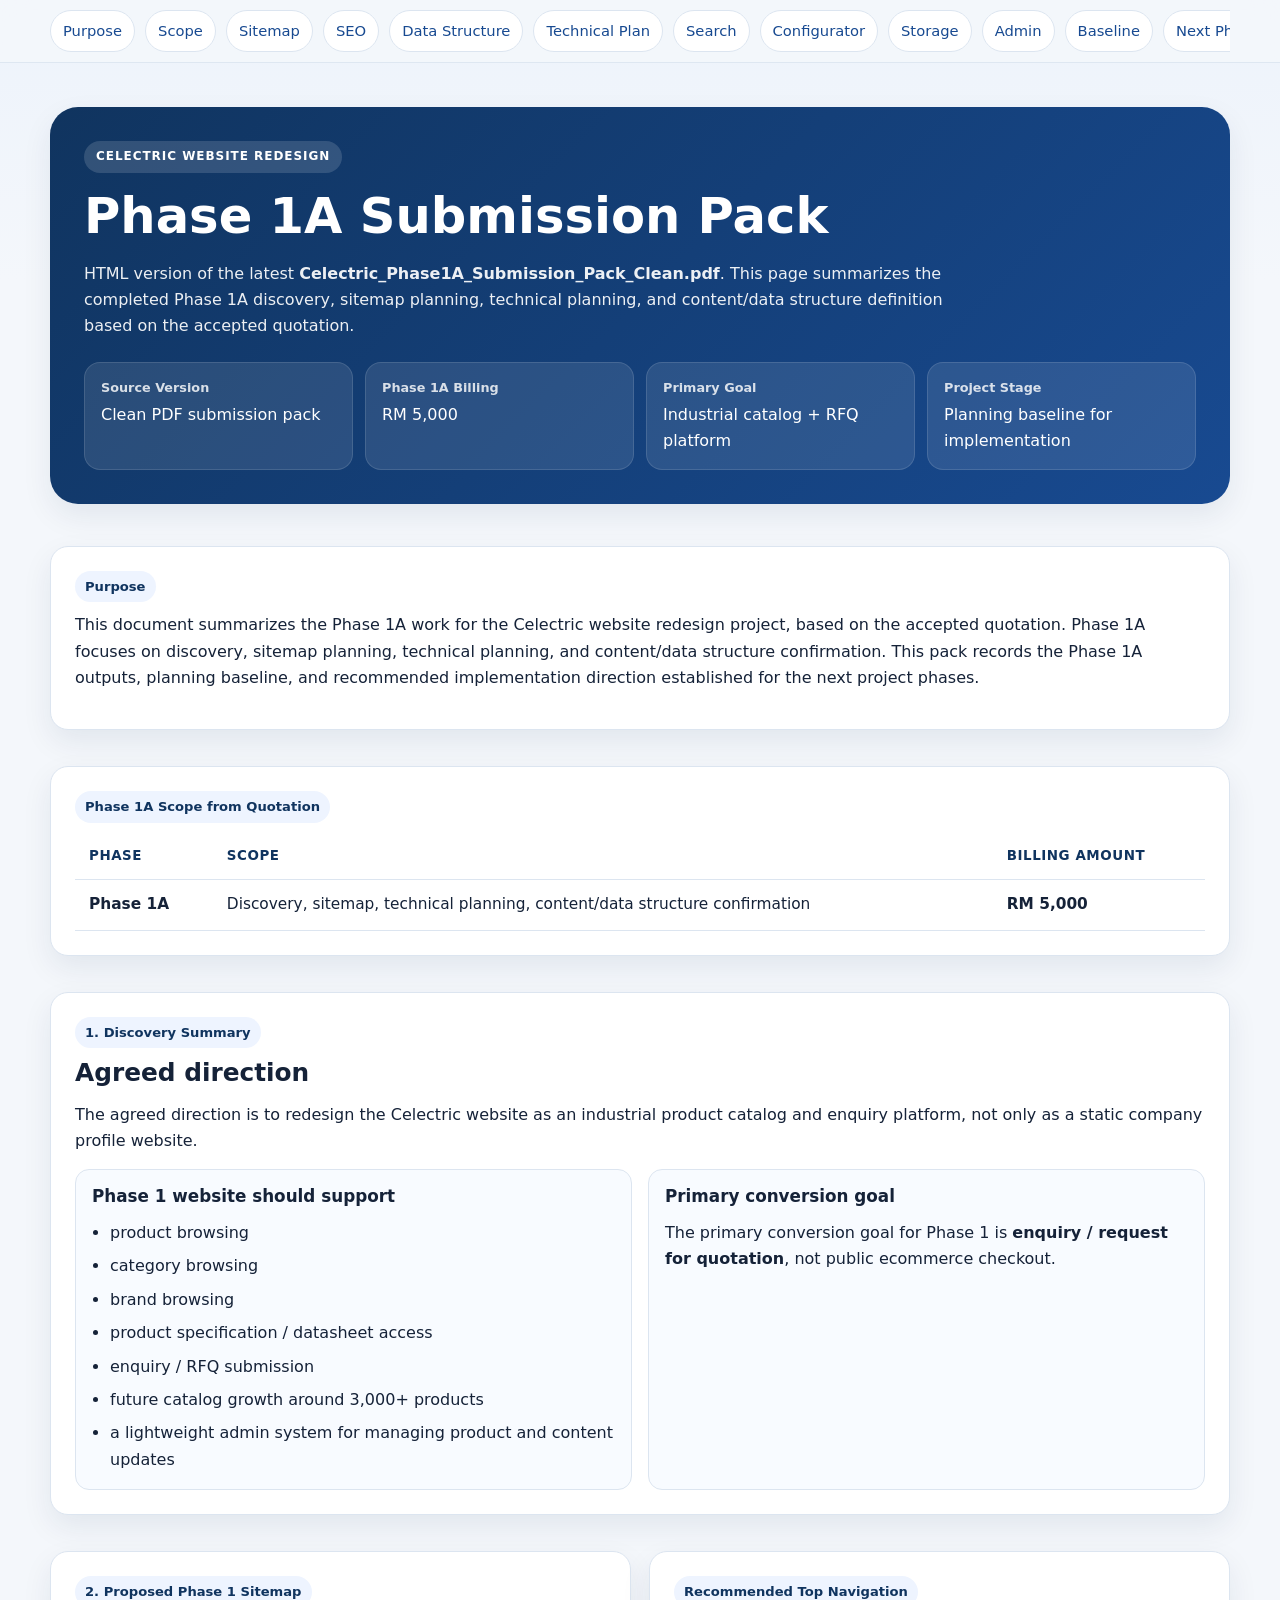
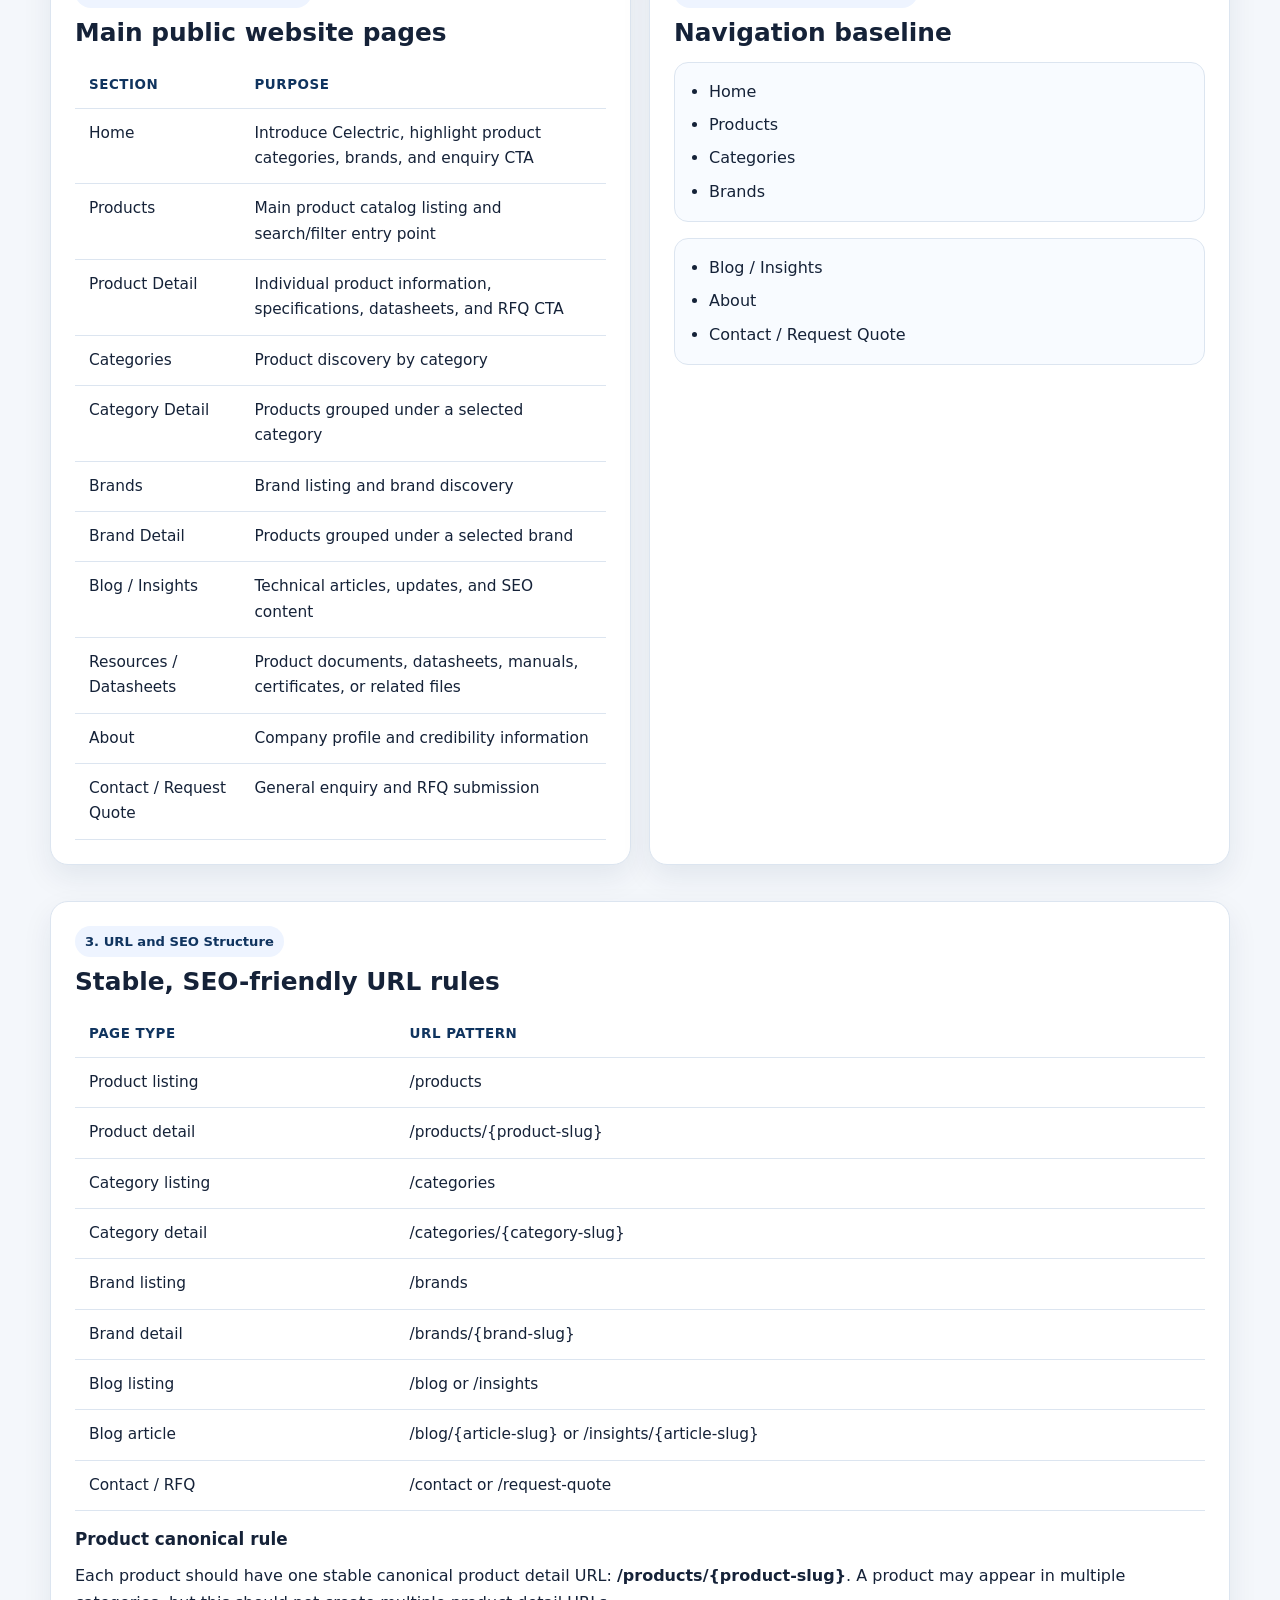
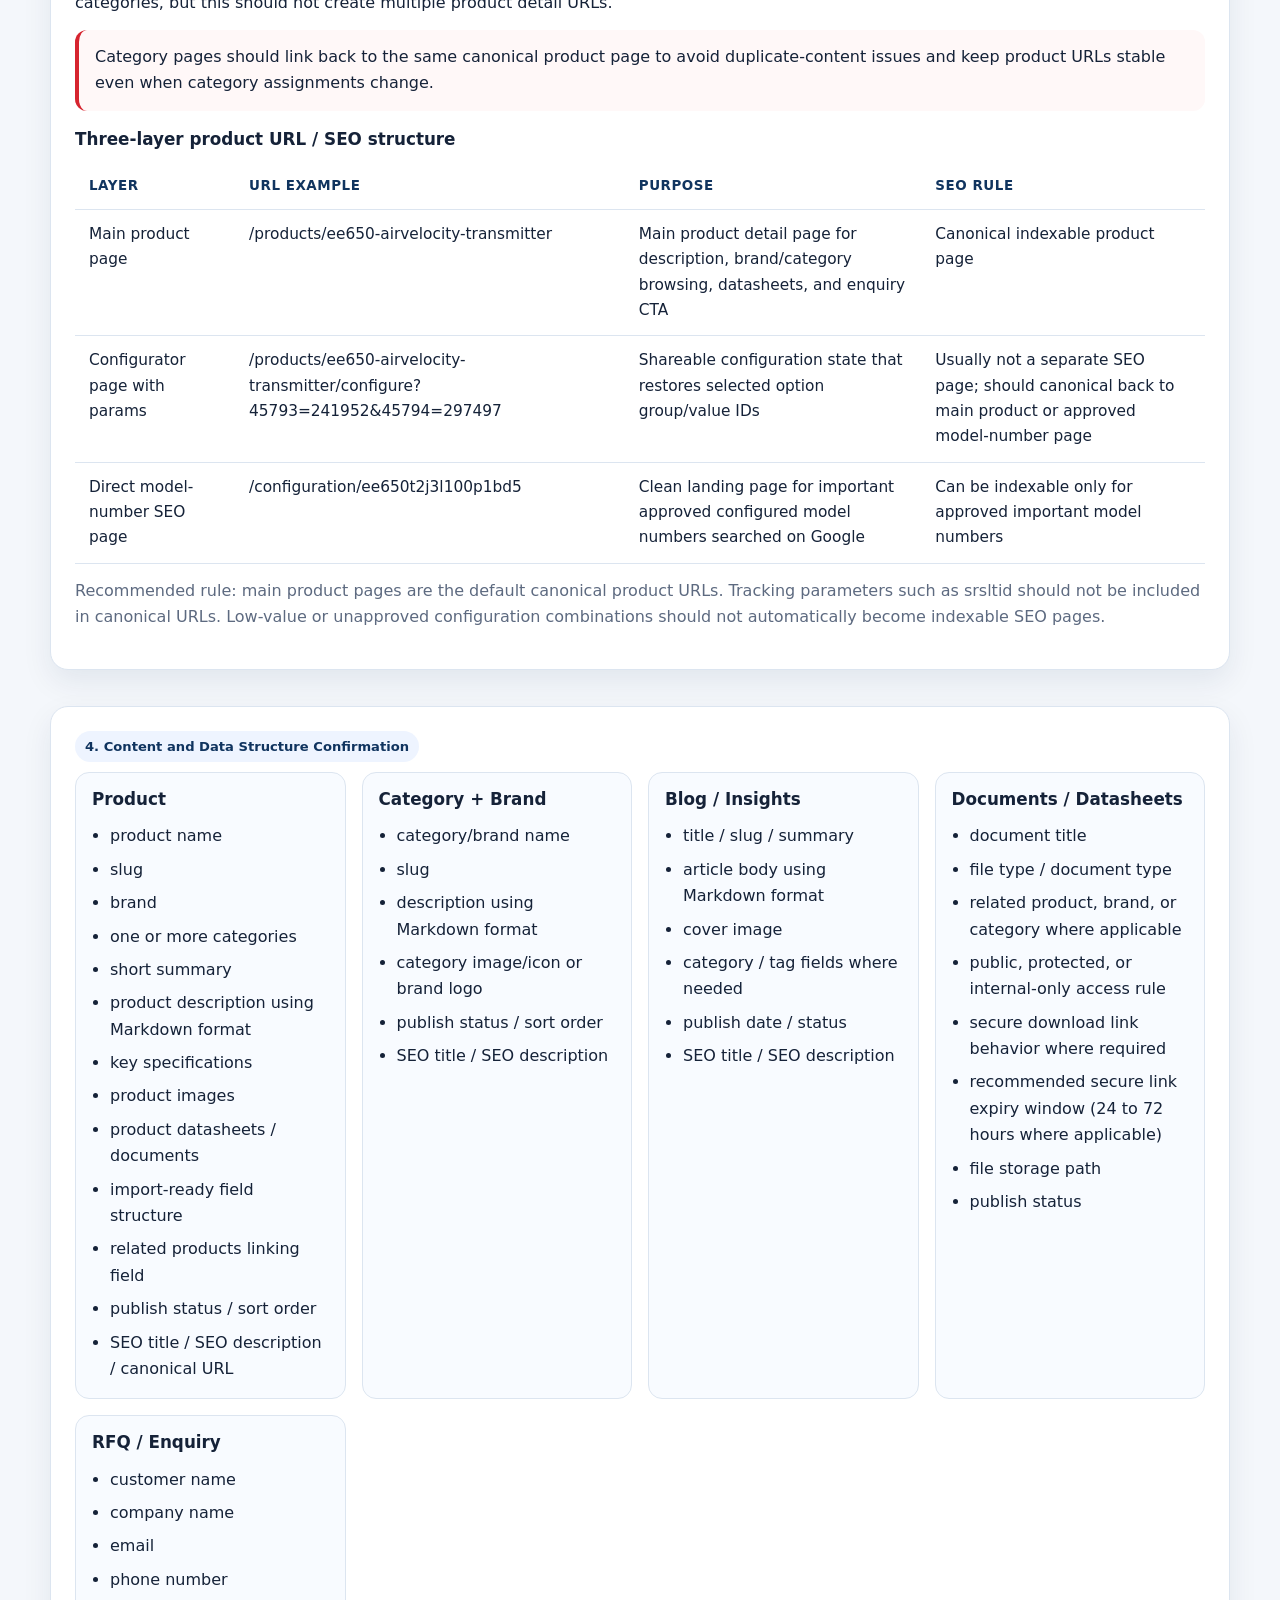
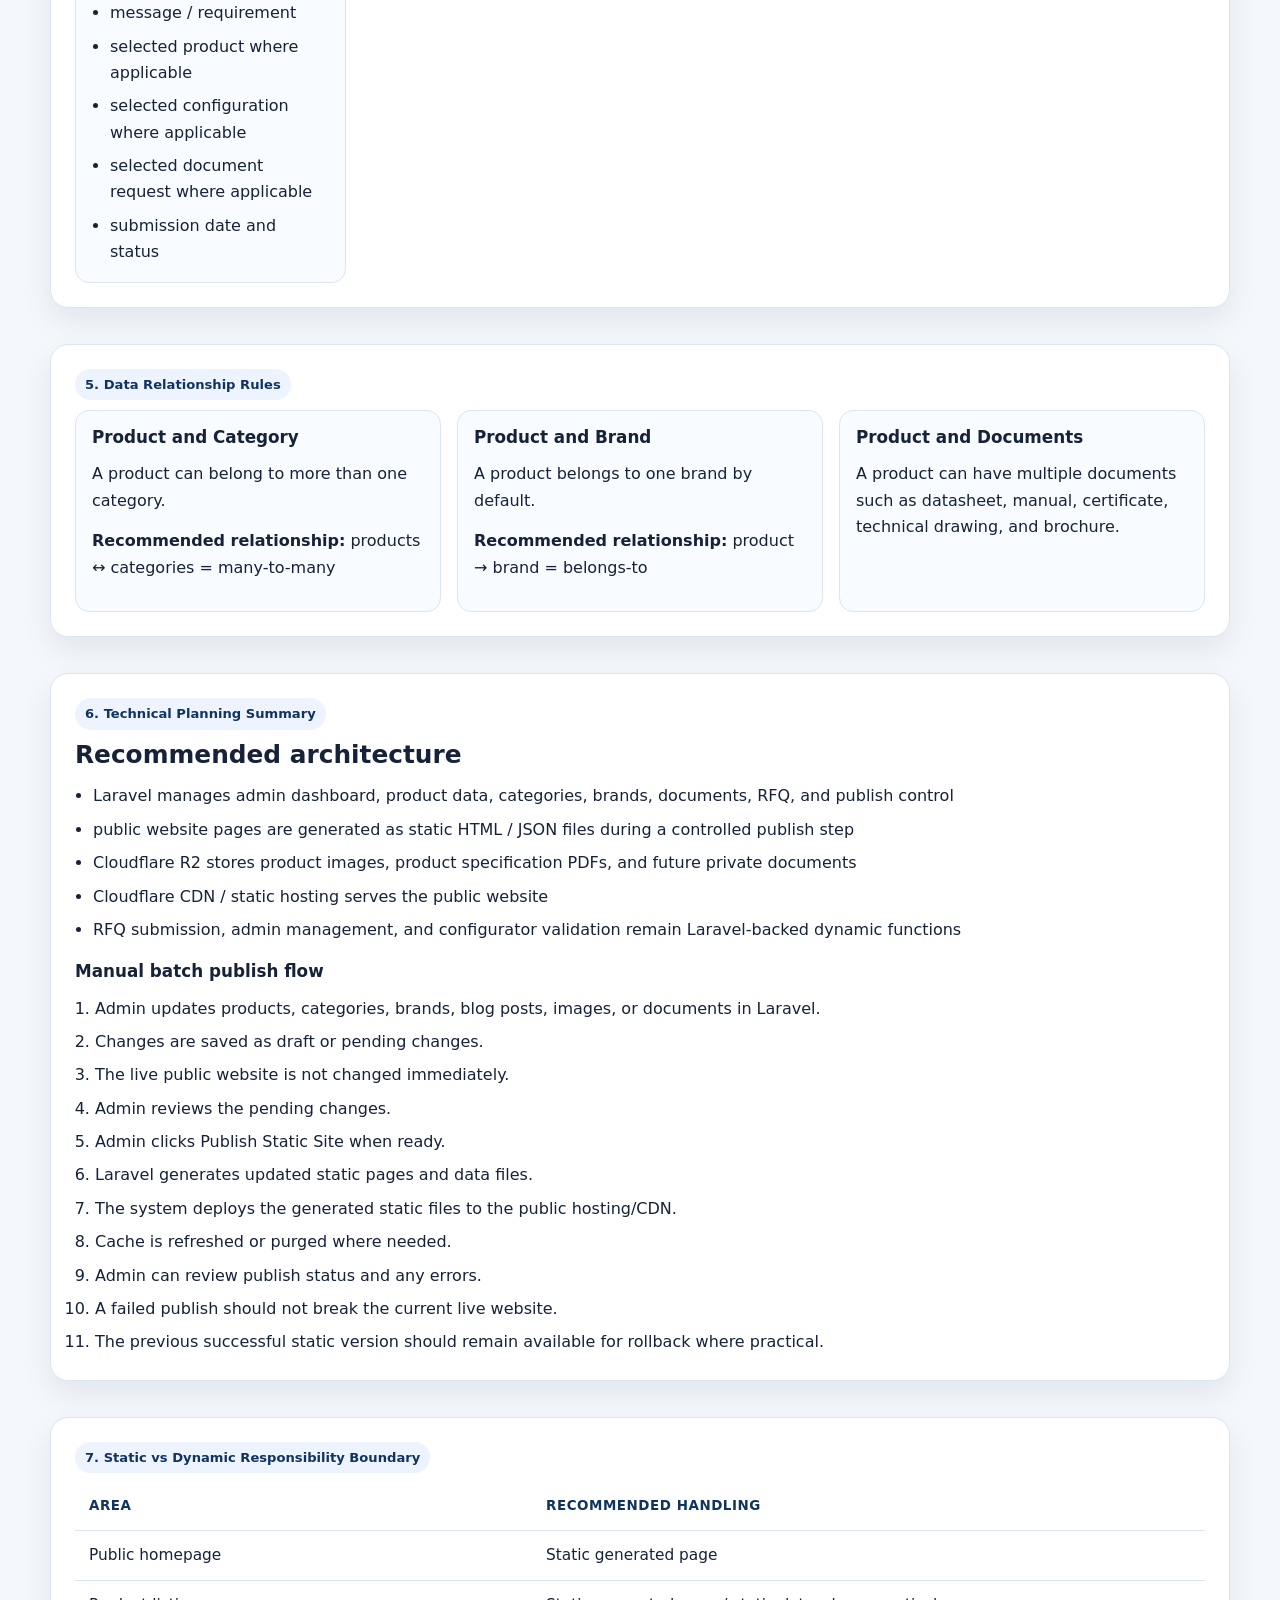
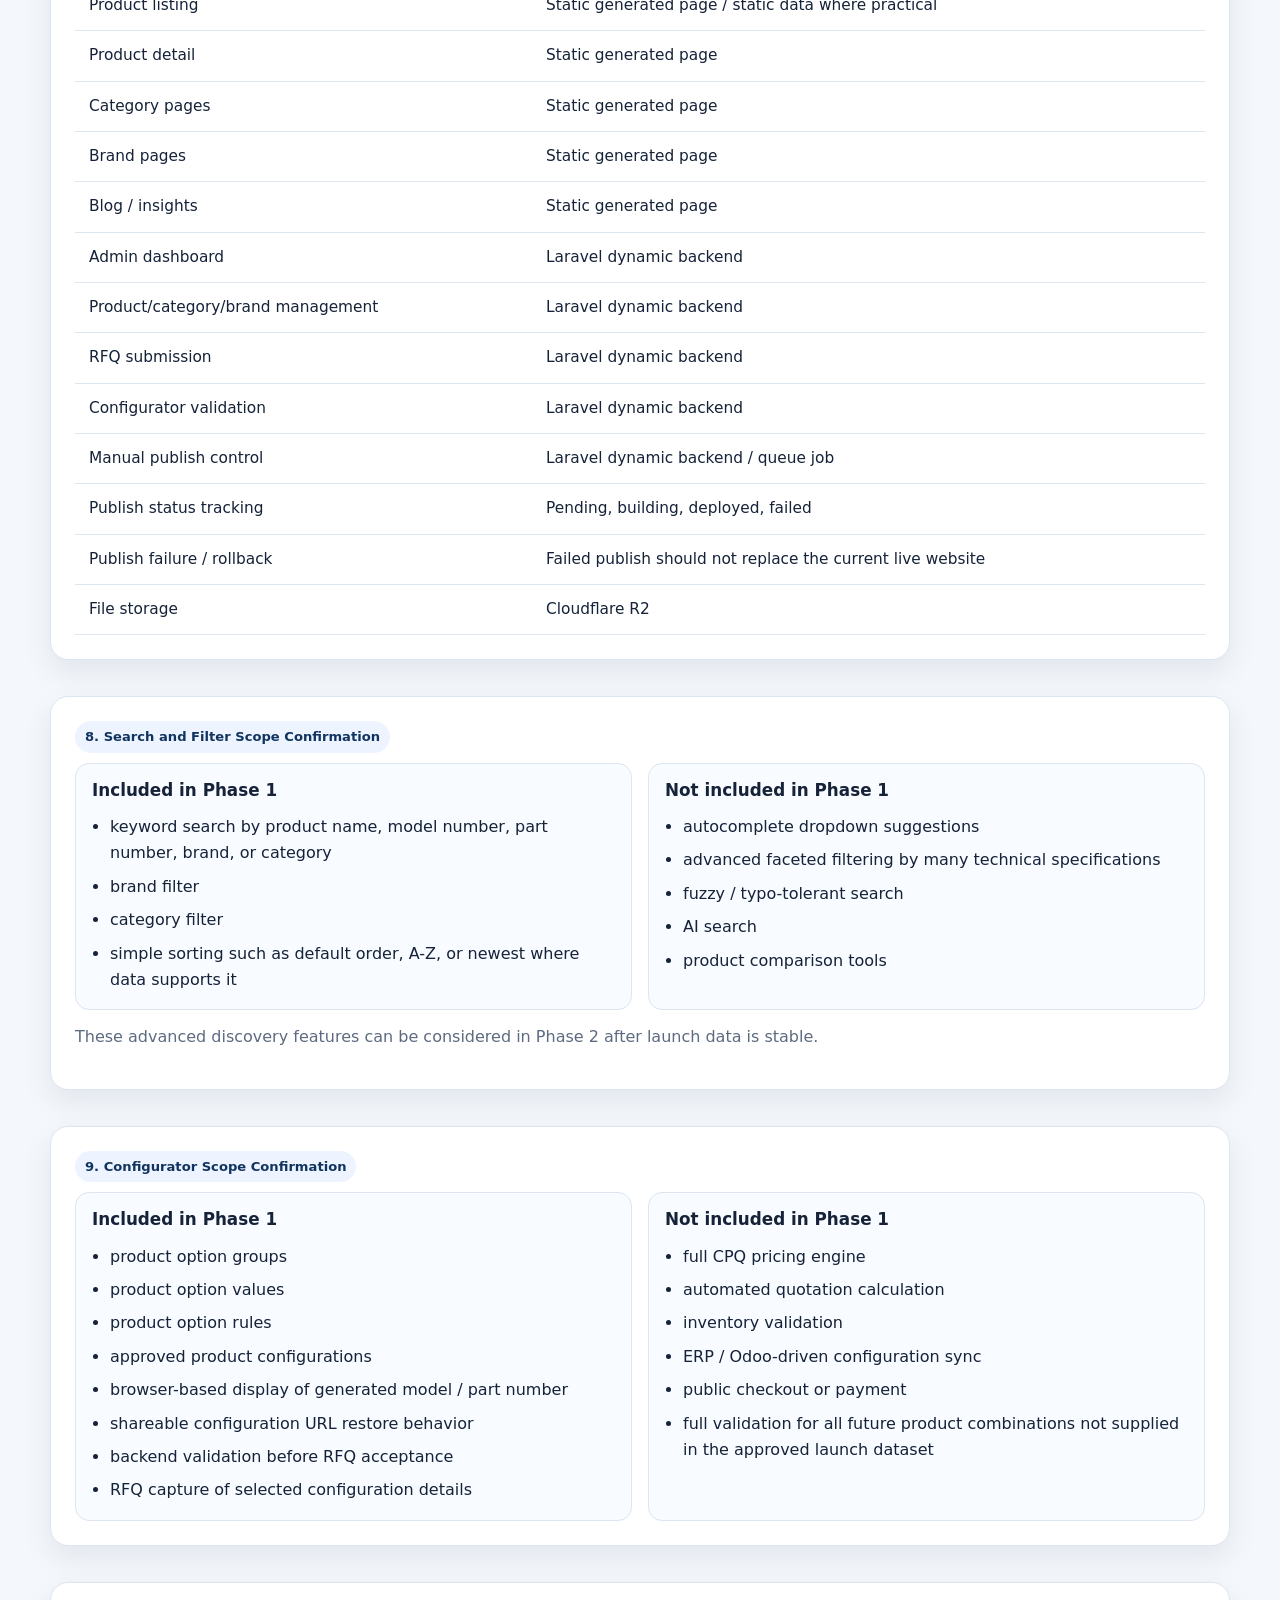
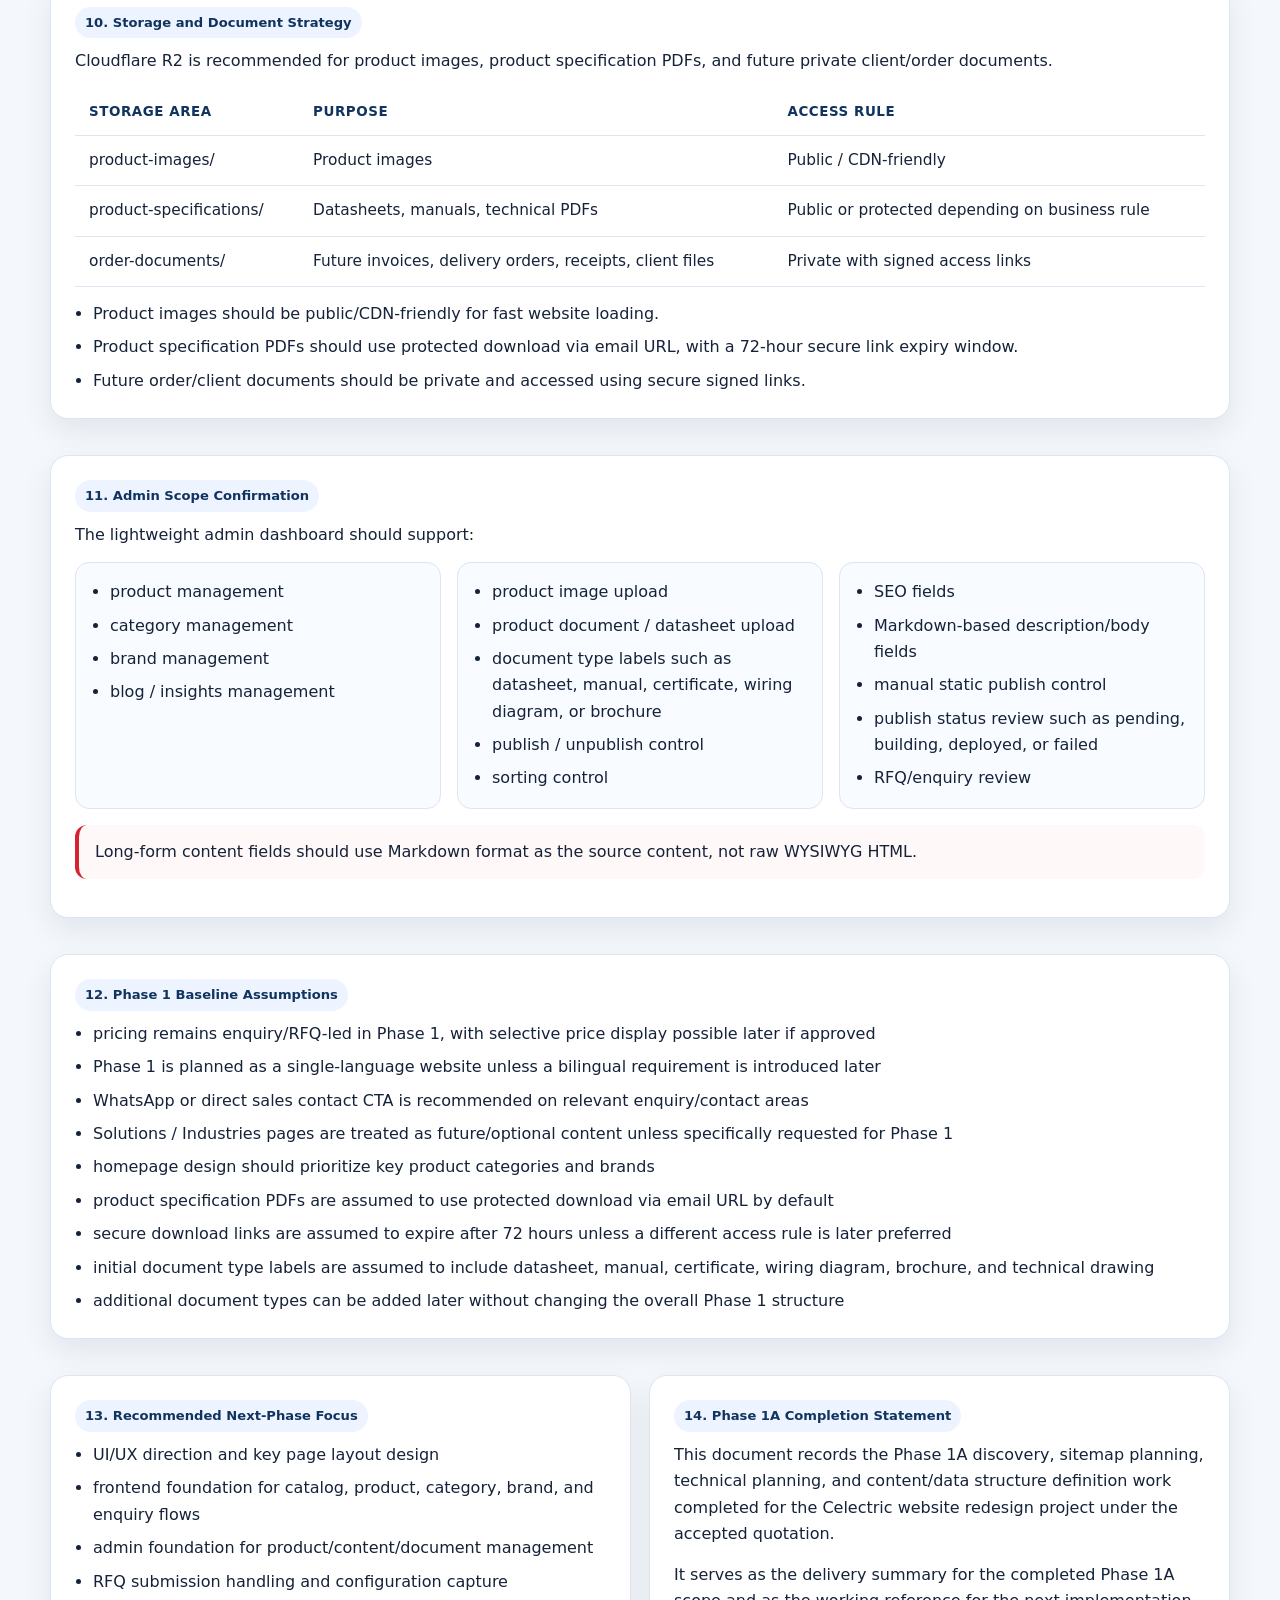
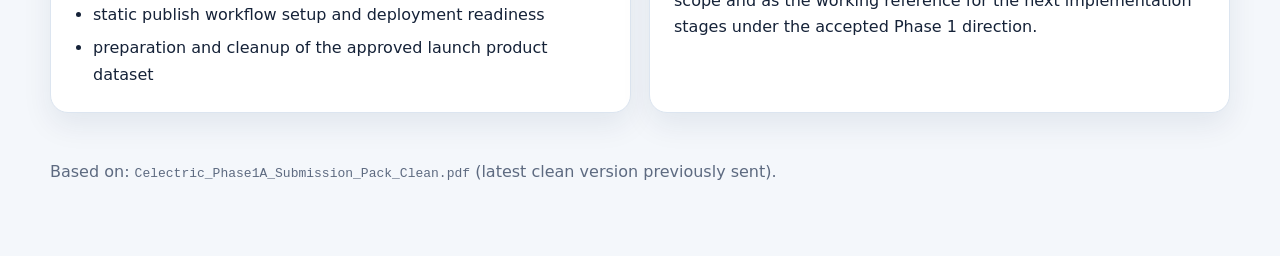
==== phase-1a-submission-clean.html @ cee6d941 "Add HTML version of Celectric Phase 1A clean submission" ====
<!DOCTYPE html>
<html lang="en">
  <head>
    <meta charset="UTF-8" />
    <meta name="viewport" content="width=device-width, initial-scale=1.0" />
    <title>Celectric Phase 1A Submission Pack</title>
    <style>
      :root {
        --bg: #f4f7fb;
        --surface: #ffffff;
        --surface-soft: #f8fbff;
        --text: #152238;
        --muted: #5d6a80;
        --line: #dce5f0;
        --blue: #184a91;
        --blue-2: #10345f;
        --red: #d6242f;
        --shadow: 0 12px 30px rgba(16, 42, 80, 0.08);
        --radius: 18px;
      }
      * { box-sizing: border-box; }
      html { scroll-behavior: smooth; }
      body {
        margin: 0;
        font-family: Inter, ui-sans-serif, system-ui, -apple-system, BlinkMacSystemFont, "Segoe UI", sans-serif;
        background: linear-gradient(180deg, #edf3fb 0, var(--bg) 280px);
        color: var(--text);
        line-height: 1.65;
      }
      .wrap { width: min(1180px, calc(100% - 32px)); margin: 0 auto; }
      .hero { padding: 44px 0 24px; }
      .hero-card {
        background: linear-gradient(135deg, var(--blue-2), var(--blue));
        color: #fff;
        border-radius: 28px;
        padding: 34px;
        box-shadow: var(--shadow);
      }
      .eyebrow {
        display: inline-block;
        padding: 6px 12px;
        border-radius: 999px;
        background: rgba(255,255,255,.14);
        font-size: 12px;
        font-weight: 700;
        letter-spacing: .08em;
        text-transform: uppercase;
      }
      h1, h2, h3 { line-height: 1.2; margin: 0 0 14px; }
      h1 { font-size: clamp(2rem, 4vw, 3.1rem); margin-top: 14px; }
      h2 { font-size: 1.55rem; }
      h3 { font-size: 1.05rem; }
      p { margin: 0 0 14px; }
      .lede { max-width: 860px; color: rgba(255,255,255,.92); }
      .meta {
        display: grid;
        grid-template-columns: repeat(auto-fit, minmax(180px, 1fr));
        gap: 12px;
        margin-top: 22px;
      }
      .meta-item {
        padding: 14px 16px;
        border-radius: 16px;
        background: rgba(255,255,255,.1);
        border: 1px solid rgba(255,255,255,.12);
      }
      .meta-item strong { display: block; font-size: .8rem; opacity: .82; margin-bottom: 4px; }
      .topbar {
        position: sticky;
        top: 0;
        z-index: 10;
        backdrop-filter: blur(14px);
        background: rgba(244,247,251,.86);
        border-bottom: 1px solid rgba(220,229,240,.9);
      }
      .topbar .inner {
        width: min(1180px, calc(100% - 32px));
        margin: 0 auto;
        padding: 10px 0;
        display: flex;
        gap: 10px;
        overflow: auto;
      }
      .topbar a {
        color: var(--blue);
        text-decoration: none;
        white-space: nowrap;
        font-size: .92rem;
        padding: 8px 12px;
        border-radius: 999px;
        background: #fff;
        border: 1px solid var(--line);
      }
      section { padding: 18px 0; }
      .card {
        background: var(--surface);
        border: 1px solid var(--line);
        border-radius: var(--radius);
        padding: 24px;
        box-shadow: var(--shadow);
      }
      .tag {
        display: inline-block;
        margin-bottom: 10px;
        padding: 5px 10px;
        border-radius: 999px;
        background: #eef4ff;
        color: var(--blue-2);
        font-size: .82rem;
        font-weight: 700;
      }
      .grid { display: grid; grid-template-columns: repeat(12, 1fr); gap: 18px; }
      .span-12 { grid-column: span 12; }
      .span-6 { grid-column: span 6; }
      .span-4 { grid-column: span 4; }
      .mini {
        background: var(--surface-soft);
        border: 1px solid var(--line);
        border-radius: 14px;
        padding: 16px;
      }
      .cols-2, .cols-3 {
        display: grid;
        gap: 16px;
      }
      .cols-2 { grid-template-columns: repeat(auto-fit, minmax(280px, 1fr)); }
      .cols-3 { grid-template-columns: repeat(auto-fit, minmax(240px, 1fr)); }
      ul { margin: 0; padding-left: 18px; }
      li + li { margin-top: 7px; }
      table {
        width: 100%;
        border-collapse: collapse;
        font-size: .96rem;
      }
      th, td {
        padding: 12px 14px;
        text-align: left;
        border-bottom: 1px solid var(--line);
        vertical-align: top;
      }
      th {
        color: var(--blue-2);
        font-size: .84rem;
        text-transform: uppercase;
        letter-spacing: .04em;
      }
      .callout {
        border-left: 4px solid var(--red);
        background: #fff8f8;
        padding: 14px 16px;
        border-radius: 12px;
      }
      .footer { padding: 28px 0 56px; color: var(--muted); }
      .muted { color: var(--muted); }
      a { color: var(--blue); }
      @media (max-width: 900px) {
        .span-6, .span-4 { grid-column: span 12; }
        .hero-card { padding: 26px; }
      }
    </style>
  </head>
  <body>
    <nav class="topbar">
      <div class="inner">
        <a href="#purpose">Purpose</a>
        <a href="#scope">Scope</a>
        <a href="#sitemap">Sitemap</a>
        <a href="#seo">SEO</a>
        <a href="#data">Data Structure</a>
        <a href="#technical">Technical Plan</a>
        <a href="#search">Search</a>
        <a href="#configurator">Configurator</a>
        <a href="#storage">Storage</a>
        <a href="#admin">Admin</a>
        <a href="#baseline">Baseline</a>
        <a href="#next">Next Phase</a>
      </div>
    </nav>

    <div class="wrap">
      <header class="hero">
        <div class="hero-card">
          <span class="eyebrow">Celectric Website Redesign</span>
          <h1>Phase 1A Submission Pack</h1>
          <p class="lede">
            HTML version of the latest <strong>Celectric_Phase1A_Submission_Pack_Clean.pdf</strong>.
            This page summarizes the completed Phase 1A discovery, sitemap planning, technical planning,
            and content/data structure definition based on the accepted quotation.
          </p>
          <div class="meta">
            <div class="meta-item"><strong>Source Version</strong>Clean PDF submission pack</div>
            <div class="meta-item"><strong>Phase 1A Billing</strong>RM 5,000</div>
            <div class="meta-item"><strong>Primary Goal</strong>Industrial catalog + RFQ platform</div>
            <div class="meta-item"><strong>Project Stage</strong>Planning baseline for implementation</div>
          </div>
        </div>
      </header>

      <section id="purpose">
        <div class="card">
          <div class="tag">Purpose</div>
          <p>
            This document summarizes the Phase 1A work for the Celectric website redesign project, based on the accepted quotation.
            Phase 1A focuses on discovery, sitemap planning, technical planning, and content/data structure confirmation.
            This pack records the Phase 1A outputs, planning baseline, and recommended implementation direction established for the next project phases.
          </p>
        </div>
      </section>

      <section id="scope">
        <div class="card">
          <div class="tag">Phase 1A Scope from Quotation</div>
          <table>
            <thead>
              <tr><th>Phase</th><th>Scope</th><th>Billing Amount</th></tr>
            </thead>
            <tbody>
              <tr>
                <td><strong>Phase 1A</strong></td>
                <td>Discovery, sitemap, technical planning, content/data structure confirmation</td>
                <td><strong>RM 5,000</strong></td>
              </tr>
            </tbody>
          </table>
        </div>
      </section>

      <section>
        <div class="card">
          <div class="tag">1. Discovery Summary</div>
          <h2>Agreed direction</h2>
          <p>
            The agreed direction is to redesign the Celectric website as an industrial product catalog and enquiry platform,
            not only as a static company profile website.
          </p>
          <div class="cols-2">
            <div class="mini">
              <h3>Phase 1 website should support</h3>
              <ul>
                <li>product browsing</li>
                <li>category browsing</li>
                <li>brand browsing</li>
                <li>product specification / datasheet access</li>
                <li>enquiry / RFQ submission</li>
                <li>future catalog growth around 3,000+ products</li>
                <li>a lightweight admin system for managing product and content updates</li>
              </ul>
            </div>
            <div class="mini">
              <h3>Primary conversion goal</h3>
              <p>
                The primary conversion goal for Phase 1 is <strong>enquiry / request for quotation</strong>,
                not public ecommerce checkout.
              </p>
            </div>
          </div>
        </div>
      </section>

      <section id="sitemap">
        <div class="grid">
          <div class="card span-6">
            <div class="tag">2. Proposed Phase 1 Sitemap</div>
            <h2>Main public website pages</h2>
            <table>
              <thead><tr><th>Section</th><th>Purpose</th></tr></thead>
              <tbody>
                <tr><td>Home</td><td>Introduce Celectric, highlight product categories, brands, and enquiry CTA</td></tr>
                <tr><td>Products</td><td>Main product catalog listing and search/filter entry point</td></tr>
                <tr><td>Product Detail</td><td>Individual product information, specifications, datasheets, and RFQ CTA</td></tr>
                <tr><td>Categories</td><td>Product discovery by category</td></tr>
                <tr><td>Category Detail</td><td>Products grouped under a selected category</td></tr>
                <tr><td>Brands</td><td>Brand listing and brand discovery</td></tr>
                <tr><td>Brand Detail</td><td>Products grouped under a selected brand</td></tr>
                <tr><td>Blog / Insights</td><td>Technical articles, updates, and SEO content</td></tr>
                <tr><td>Resources / Datasheets</td><td>Product documents, datasheets, manuals, certificates, or related files</td></tr>
                <tr><td>About</td><td>Company profile and credibility information</td></tr>
                <tr><td>Contact / Request Quote</td><td>General enquiry and RFQ submission</td></tr>
              </tbody>
            </table>
          </div>
          <div class="card span-6">
            <div class="tag">Recommended Top Navigation</div>
            <h2>Navigation baseline</h2>
            <div class="cols-2">
              <div class="mini"><ul>
                <li>Home</li>
                <li>Products</li>
                <li>Categories</li>
                <li>Brands</li>
              </ul></div>
              <div class="mini"><ul>
                <li>Blog / Insights</li>
                <li>About</li>
                <li>Contact / Request Quote</li>
              </ul></div>
            </div>
          </div>
        </div>
      </section>

      <section id="seo">
        <div class="card">
          <div class="tag">3. URL and SEO Structure</div>
          <h2>Stable, SEO-friendly URL rules</h2>
          <table>
            <thead><tr><th>Page Type</th><th>URL Pattern</th></tr></thead>
            <tbody>
              <tr><td>Product listing</td><td>/products</td></tr>
              <tr><td>Product detail</td><td>/products/{product-slug}</td></tr>
              <tr><td>Category listing</td><td>/categories</td></tr>
              <tr><td>Category detail</td><td>/categories/{category-slug}</td></tr>
              <tr><td>Brand listing</td><td>/brands</td></tr>
              <tr><td>Brand detail</td><td>/brands/{brand-slug}</td></tr>
              <tr><td>Blog listing</td><td>/blog or /insights</td></tr>
              <tr><td>Blog article</td><td>/blog/{article-slug} or /insights/{article-slug}</td></tr>
              <tr><td>Contact / RFQ</td><td>/contact or /request-quote</td></tr>
            </tbody>
          </table>
          <h3 style="margin-top:18px;">Product canonical rule</h3>
          <p>
            Each product should have one stable canonical product detail URL: <strong>/products/{product-slug}</strong>.
            A product may appear in multiple categories, but this should not create multiple product detail URLs.
          </p>
          <div class="callout">
            Category pages should link back to the same canonical product page to avoid duplicate-content issues
            and keep product URLs stable even when category assignments change.
          </div>
          <h3 style="margin-top:18px;">Three-layer product URL / SEO structure</h3>
          <table>
            <thead><tr><th>Layer</th><th>URL Example</th><th>Purpose</th><th>SEO Rule</th></tr></thead>
            <tbody>
              <tr>
                <td>Main product page</td>
                <td>/products/ee650-airvelocity-transmitter</td>
                <td>Main product detail page for description, brand/category browsing, datasheets, and enquiry CTA</td>
                <td>Canonical indexable product page</td>
              </tr>
              <tr>
                <td>Configurator page with params</td>
                <td>/products/ee650-airvelocity-transmitter/configure?45793=241952&amp;45794=297497</td>
                <td>Shareable configuration state that restores selected option group/value IDs</td>
                <td>Usually not a separate SEO page; should canonical back to main product or approved model-number page</td>
              </tr>
              <tr>
                <td>Direct model-number SEO page</td>
                <td>/configuration/ee650t2j3l100p1bd5</td>
                <td>Clean landing page for important approved configured model numbers searched on Google</td>
                <td>Can be indexable only for approved important model numbers</td>
              </tr>
            </tbody>
          </table>
          <p class="muted" style="margin-top:14px;">
            Recommended rule: main product pages are the default canonical product URLs. Tracking parameters such as srsltid should not be included in canonical URLs.
            Low-value or unapproved configuration combinations should not automatically become indexable SEO pages.
          </p>
        </div>
      </section>

      <section id="data">
        <div class="card">
          <div class="tag">4. Content and Data Structure Confirmation</div>
          <div class="cols-3">
            <div class="mini">
              <h3>Product</h3>
              <ul>
                <li>product name</li>
                <li>slug</li>
                <li>brand</li>
                <li>one or more categories</li>
                <li>short summary</li>
                <li>product description using Markdown format</li>
                <li>key specifications</li>
                <li>product images</li>
                <li>product datasheets / documents</li>
                <li>import-ready field structure</li>
                <li>related products linking field</li>
                <li>publish status / sort order</li>
                <li>SEO title / SEO description / canonical URL</li>
              </ul>
            </div>
            <div class="mini">
              <h3>Category + Brand</h3>
              <ul>
                <li>category/brand name</li>
                <li>slug</li>
                <li>description using Markdown format</li>
                <li>category image/icon or brand logo</li>
                <li>publish status / sort order</li>
                <li>SEO title / SEO description</li>
              </ul>
            </div>
            <div class="mini">
              <h3>Blog / Insights</h3>
              <ul>
                <li>title / slug / summary</li>
                <li>article body using Markdown format</li>
                <li>cover image</li>
                <li>category / tag fields where needed</li>
                <li>publish date / status</li>
                <li>SEO title / SEO description</li>
              </ul>
            </div>
            <div class="mini">
              <h3>Documents / Datasheets</h3>
              <ul>
                <li>document title</li>
                <li>file type / document type</li>
                <li>related product, brand, or category where applicable</li>
                <li>public, protected, or internal-only access rule</li>
                <li>secure download link behavior where required</li>
                <li>recommended secure link expiry window (24 to 72 hours where applicable)</li>
                <li>file storage path</li>
                <li>publish status</li>
              </ul>
            </div>
            <div class="mini">
              <h3>RFQ / Enquiry</h3>
              <ul>
                <li>customer name</li>
                <li>company name</li>
                <li>email</li>
                <li>phone number</li>
                <li>message / requirement</li>
                <li>selected product where applicable</li>
                <li>selected configuration where applicable</li>
                <li>selected document request where applicable</li>
                <li>submission date and status</li>
              </ul>
            </div>
          </div>
        </div>
      </section>

      <section>
        <div class="card">
          <div class="tag">5. Data Relationship Rules</div>
          <div class="cols-3">
            <div class="mini">
              <h3>Product and Category</h3>
              <p>A product can belong to more than one category.</p>
              <p><strong>Recommended relationship:</strong> products ↔ categories = many-to-many</p>
            </div>
            <div class="mini">
              <h3>Product and Brand</h3>
              <p>A product belongs to one brand by default.</p>
              <p><strong>Recommended relationship:</strong> product → brand = belongs-to</p>
            </div>
            <div class="mini">
              <h3>Product and Documents</h3>
              <p>A product can have multiple documents such as datasheet, manual, certificate, technical drawing, and brochure.</p>
            </div>
          </div>
        </div>
      </section>

      <section id="technical">
        <div class="card">
          <div class="tag">6. Technical Planning Summary</div>
          <h2>Recommended architecture</h2>
          <ul>
            <li>Laravel manages admin dashboard, product data, categories, brands, documents, RFQ, and publish control</li>
            <li>public website pages are generated as static HTML / JSON files during a controlled publish step</li>
            <li>Cloudflare R2 stores product images, product specification PDFs, and future private documents</li>
            <li>Cloudflare CDN / static hosting serves the public website</li>
            <li>RFQ submission, admin management, and configurator validation remain Laravel-backed dynamic functions</li>
          </ul>
          <h3 style="margin-top:18px;">Manual batch publish flow</h3>
          <ol style="padding-left:20px; margin:0;">
            <li>Admin updates products, categories, brands, blog posts, images, or documents in Laravel.</li>
            <li>Changes are saved as draft or pending changes.</li>
            <li>The live public website is not changed immediately.</li>
            <li>Admin reviews the pending changes.</li>
            <li>Admin clicks Publish Static Site when ready.</li>
            <li>Laravel generates updated static pages and data files.</li>
            <li>The system deploys the generated static files to the public hosting/CDN.</li>
            <li>Cache is refreshed or purged where needed.</li>
            <li>Admin can review publish status and any errors.</li>
            <li>A failed publish should not break the current live website.</li>
            <li>The previous successful static version should remain available for rollback where practical.</li>
          </ol>
        </div>
      </section>

      <section>
        <div class="card">
          <div class="tag">7. Static vs Dynamic Responsibility Boundary</div>
          <table>
            <thead><tr><th>Area</th><th>Recommended Handling</th></tr></thead>
            <tbody>
              <tr><td>Public homepage</td><td>Static generated page</td></tr>
              <tr><td>Product listing</td><td>Static generated page / static data where practical</td></tr>
              <tr><td>Product detail</td><td>Static generated page</td></tr>
              <tr><td>Category pages</td><td>Static generated page</td></tr>
              <tr><td>Brand pages</td><td>Static generated page</td></tr>
              <tr><td>Blog / insights</td><td>Static generated page</td></tr>
              <tr><td>Admin dashboard</td><td>Laravel dynamic backend</td></tr>
              <tr><td>Product/category/brand management</td><td>Laravel dynamic backend</td></tr>
              <tr><td>RFQ submission</td><td>Laravel dynamic backend</td></tr>
              <tr><td>Configurator validation</td><td>Laravel dynamic backend</td></tr>
              <tr><td>Manual publish control</td><td>Laravel dynamic backend / queue job</td></tr>
              <tr><td>Publish status tracking</td><td>Pending, building, deployed, failed</td></tr>
              <tr><td>Publish failure / rollback</td><td>Failed publish should not replace the current live website</td></tr>
              <tr><td>File storage</td><td>Cloudflare R2</td></tr>
            </tbody>
          </table>
        </div>
      </section>

      <section id="search">
        <div class="card">
          <div class="tag">8. Search and Filter Scope Confirmation</div>
          <div class="cols-2">
            <div class="mini">
              <h3>Included in Phase 1</h3>
              <ul>
                <li>keyword search by product name, model number, part number, brand, or category</li>
                <li>brand filter</li>
                <li>category filter</li>
                <li>simple sorting such as default order, A-Z, or newest where data supports it</li>
              </ul>
            </div>
            <div class="mini">
              <h3>Not included in Phase 1</h3>
              <ul>
                <li>autocomplete dropdown suggestions</li>
                <li>advanced faceted filtering by many technical specifications</li>
                <li>fuzzy / typo-tolerant search</li>
                <li>AI search</li>
                <li>product comparison tools</li>
              </ul>
            </div>
          </div>
          <p class="muted" style="margin-top:14px;">These advanced discovery features can be considered in Phase 2 after launch data is stable.</p>
        </div>
      </section>

      <section id="configurator">
        <div class="card">
          <div class="tag">9. Configurator Scope Confirmation</div>
          <div class="cols-2">
            <div class="mini">
              <h3>Included in Phase 1</h3>
              <ul>
                <li>product option groups</li>
                <li>product option values</li>
                <li>product option rules</li>
                <li>approved product configurations</li>
                <li>browser-based display of generated model / part number</li>
                <li>shareable configuration URL restore behavior</li>
                <li>backend validation before RFQ acceptance</li>
                <li>RFQ capture of selected configuration details</li>
              </ul>
            </div>
            <div class="mini">
              <h3>Not included in Phase 1</h3>
              <ul>
                <li>full CPQ pricing engine</li>
                <li>automated quotation calculation</li>
                <li>inventory validation</li>
                <li>ERP / Odoo-driven configuration sync</li>
                <li>public checkout or payment</li>
                <li>full validation for all future product combinations not supplied in the approved launch dataset</li>
              </ul>
            </div>
          </div>
        </div>
      </section>

      <section id="storage">
        <div class="card">
          <div class="tag">10. Storage and Document Strategy</div>
          <p>
            Cloudflare R2 is recommended for product images, product specification PDFs, and future private client/order documents.
          </p>
          <table>
            <thead><tr><th>Storage Area</th><th>Purpose</th><th>Access Rule</th></tr></thead>
            <tbody>
              <tr><td>product-images/</td><td>Product images</td><td>Public / CDN-friendly</td></tr>
              <tr><td>product-specifications/</td><td>Datasheets, manuals, technical PDFs</td><td>Public or protected depending on business rule</td></tr>
              <tr><td>order-documents/</td><td>Future invoices, delivery orders, receipts, client files</td><td>Private with signed access links</td></tr>
            </tbody>
          </table>
          <ul style="margin-top:14px;">
            <li>Product images should be public/CDN-friendly for fast website loading.</li>
            <li>Product specification PDFs should use protected download via email URL, with a 72-hour secure link expiry window.</li>
            <li>Future order/client documents should be private and accessed using secure signed links.</li>
          </ul>
        </div>
      </section>

      <section id="admin">
        <div class="card">
          <div class="tag">11. Admin Scope Confirmation</div>
          <p>The lightweight admin dashboard should support:</p>
          <div class="cols-3">
            <div class="mini"><ul>
              <li>product management</li>
              <li>category management</li>
              <li>brand management</li>
              <li>blog / insights management</li>
            </ul></div>
            <div class="mini"><ul>
              <li>product image upload</li>
              <li>product document / datasheet upload</li>
              <li>document type labels such as datasheet, manual, certificate, wiring diagram, or brochure</li>
              <li>publish / unpublish control</li>
              <li>sorting control</li>
            </ul></div>
            <div class="mini"><ul>
              <li>SEO fields</li>
              <li>Markdown-based description/body fields</li>
              <li>manual static publish control</li>
              <li>publish status review such as pending, building, deployed, or failed</li>
              <li>RFQ/enquiry review</li>
            </ul></div>
          </div>
          <p class="callout" style="margin-top:16px;">Long-form content fields should use Markdown format as the source content, not raw WYSIWYG HTML.</p>
        </div>
      </section>

      <section id="baseline">
        <div class="card">
          <div class="tag">12. Phase 1 Baseline Assumptions</div>
          <ul>
            <li>pricing remains enquiry/RFQ-led in Phase 1, with selective price display possible later if approved</li>
            <li>Phase 1 is planned as a single-language website unless a bilingual requirement is introduced later</li>
            <li>WhatsApp or direct sales contact CTA is recommended on relevant enquiry/contact areas</li>
            <li>Solutions / Industries pages are treated as future/optional content unless specifically requested for Phase 1</li>
            <li>homepage design should prioritize key product categories and brands</li>
            <li>product specification PDFs are assumed to use protected download via email URL by default</li>
            <li>secure download links are assumed to expire after 72 hours unless a different access rule is later preferred</li>
            <li>initial document type labels are assumed to include datasheet, manual, certificate, wiring diagram, brochure, and technical drawing</li>
            <li>additional document types can be added later without changing the overall Phase 1 structure</li>
          </ul>
        </div>
      </section>

      <section id="next">
        <div class="grid">
          <div class="card span-6">
            <div class="tag">13. Recommended Next-Phase Focus</div>
            <ul>
              <li>UI/UX direction and key page layout design</li>
              <li>frontend foundation for catalog, product, category, brand, and enquiry flows</li>
              <li>admin foundation for product/content/document management</li>
              <li>RFQ submission handling and configuration capture</li>
              <li>static publish workflow setup and deployment readiness</li>
              <li>preparation and cleanup of the approved launch product dataset</li>
            </ul>
          </div>
          <div class="card span-6">
            <div class="tag">14. Phase 1A Completion Statement</div>
            <p>
              This document records the Phase 1A discovery, sitemap planning, technical planning, and
              content/data structure definition work completed for the Celectric website redesign project under the accepted quotation.
            </p>
            <p>
              It serves as the delivery summary for the completed Phase 1A scope and as the working reference for the next implementation stages under the accepted Phase 1 direction.
            </p>
          </div>
        </div>
      </section>

      <footer class="footer">
        <p>
          Based on: <code>Celectric_Phase1A_Submission_Pack_Clean.pdf</code> (latest clean version previously sent).
        </p>
      </footer>
    </div>
  </body>
</html>
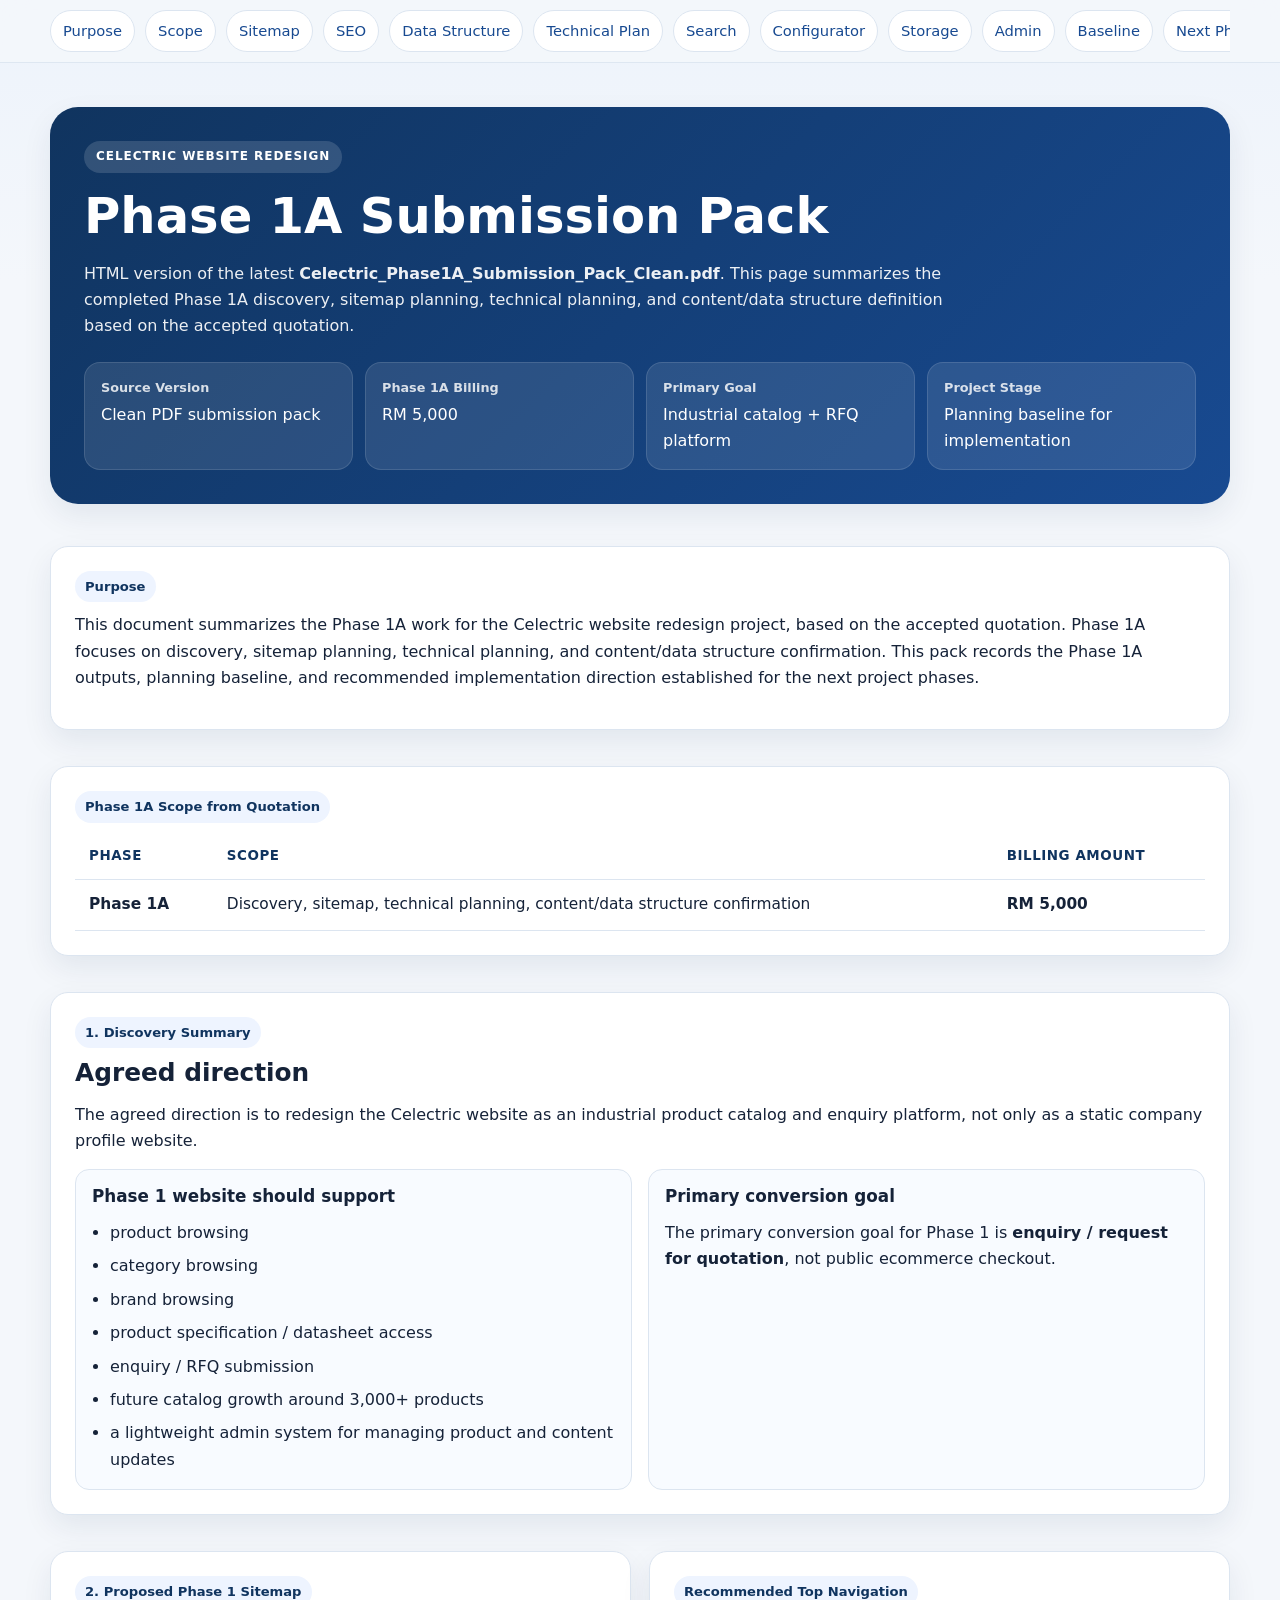
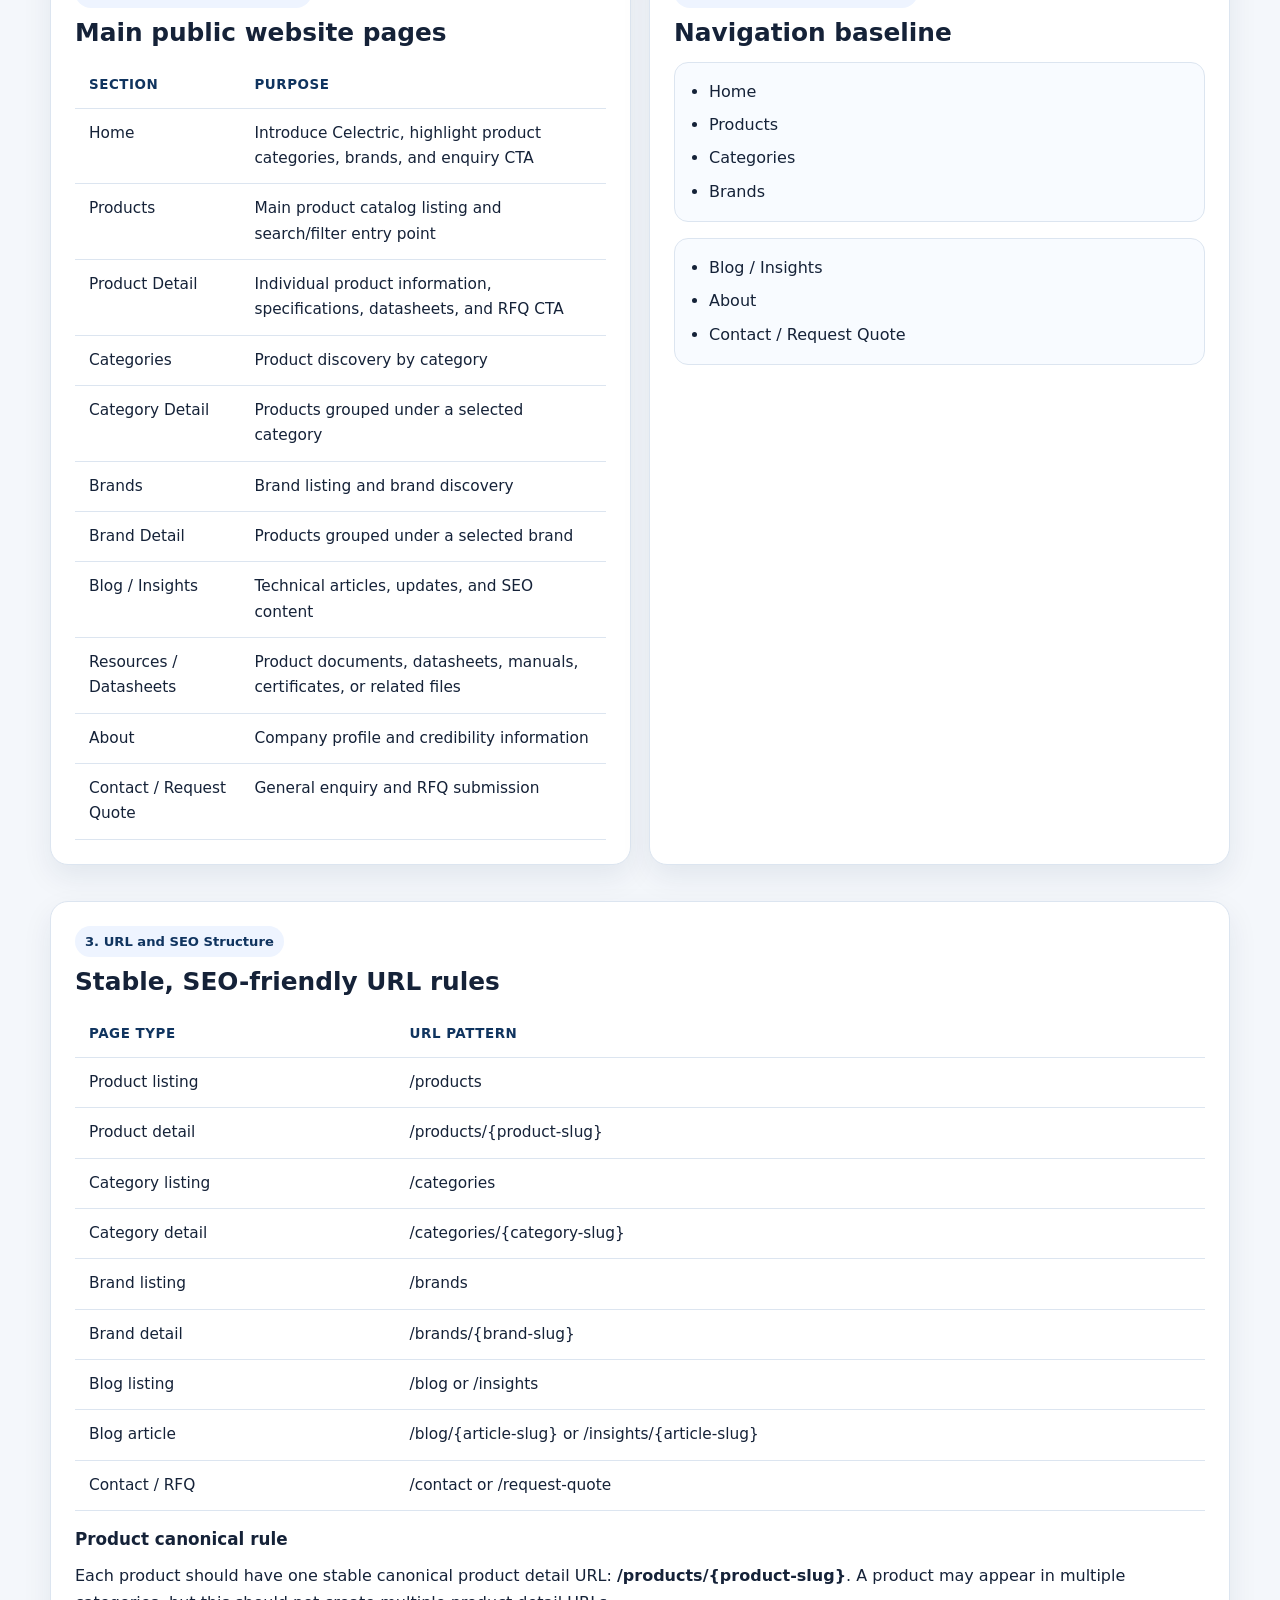
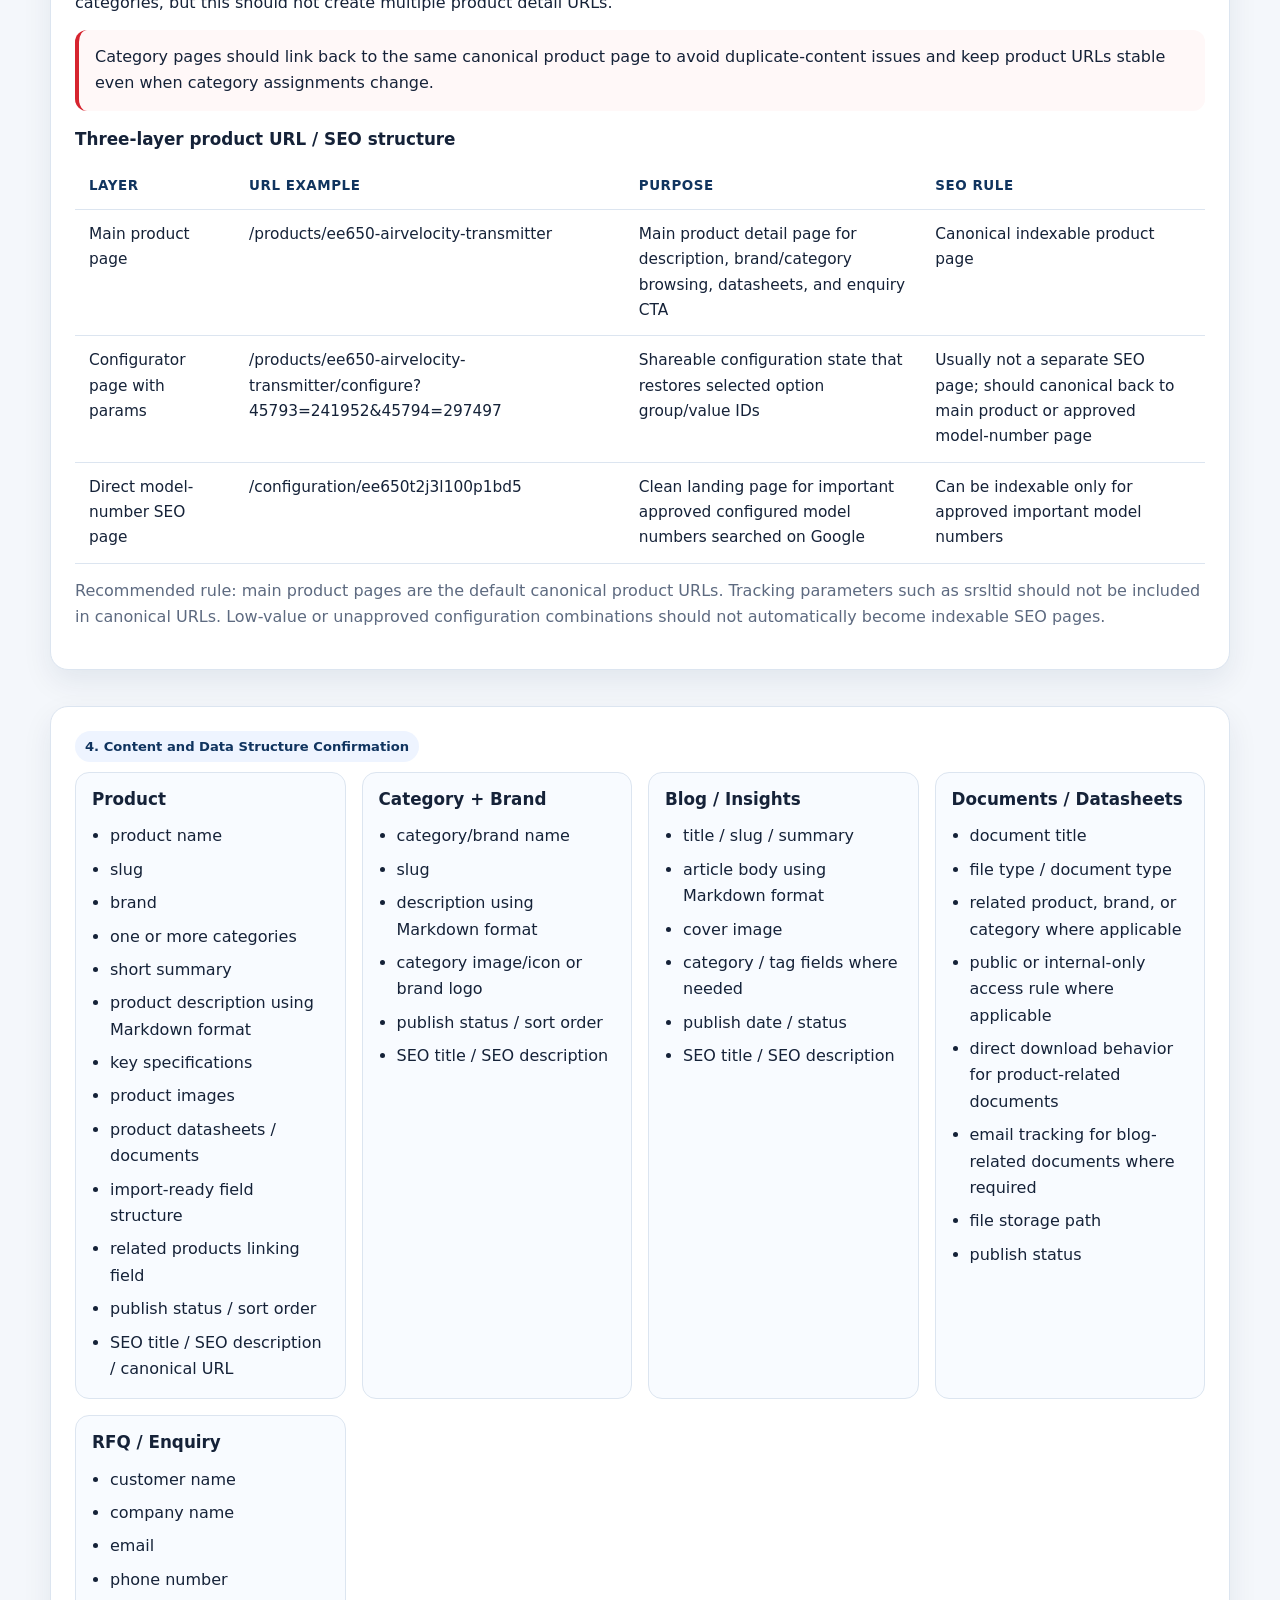
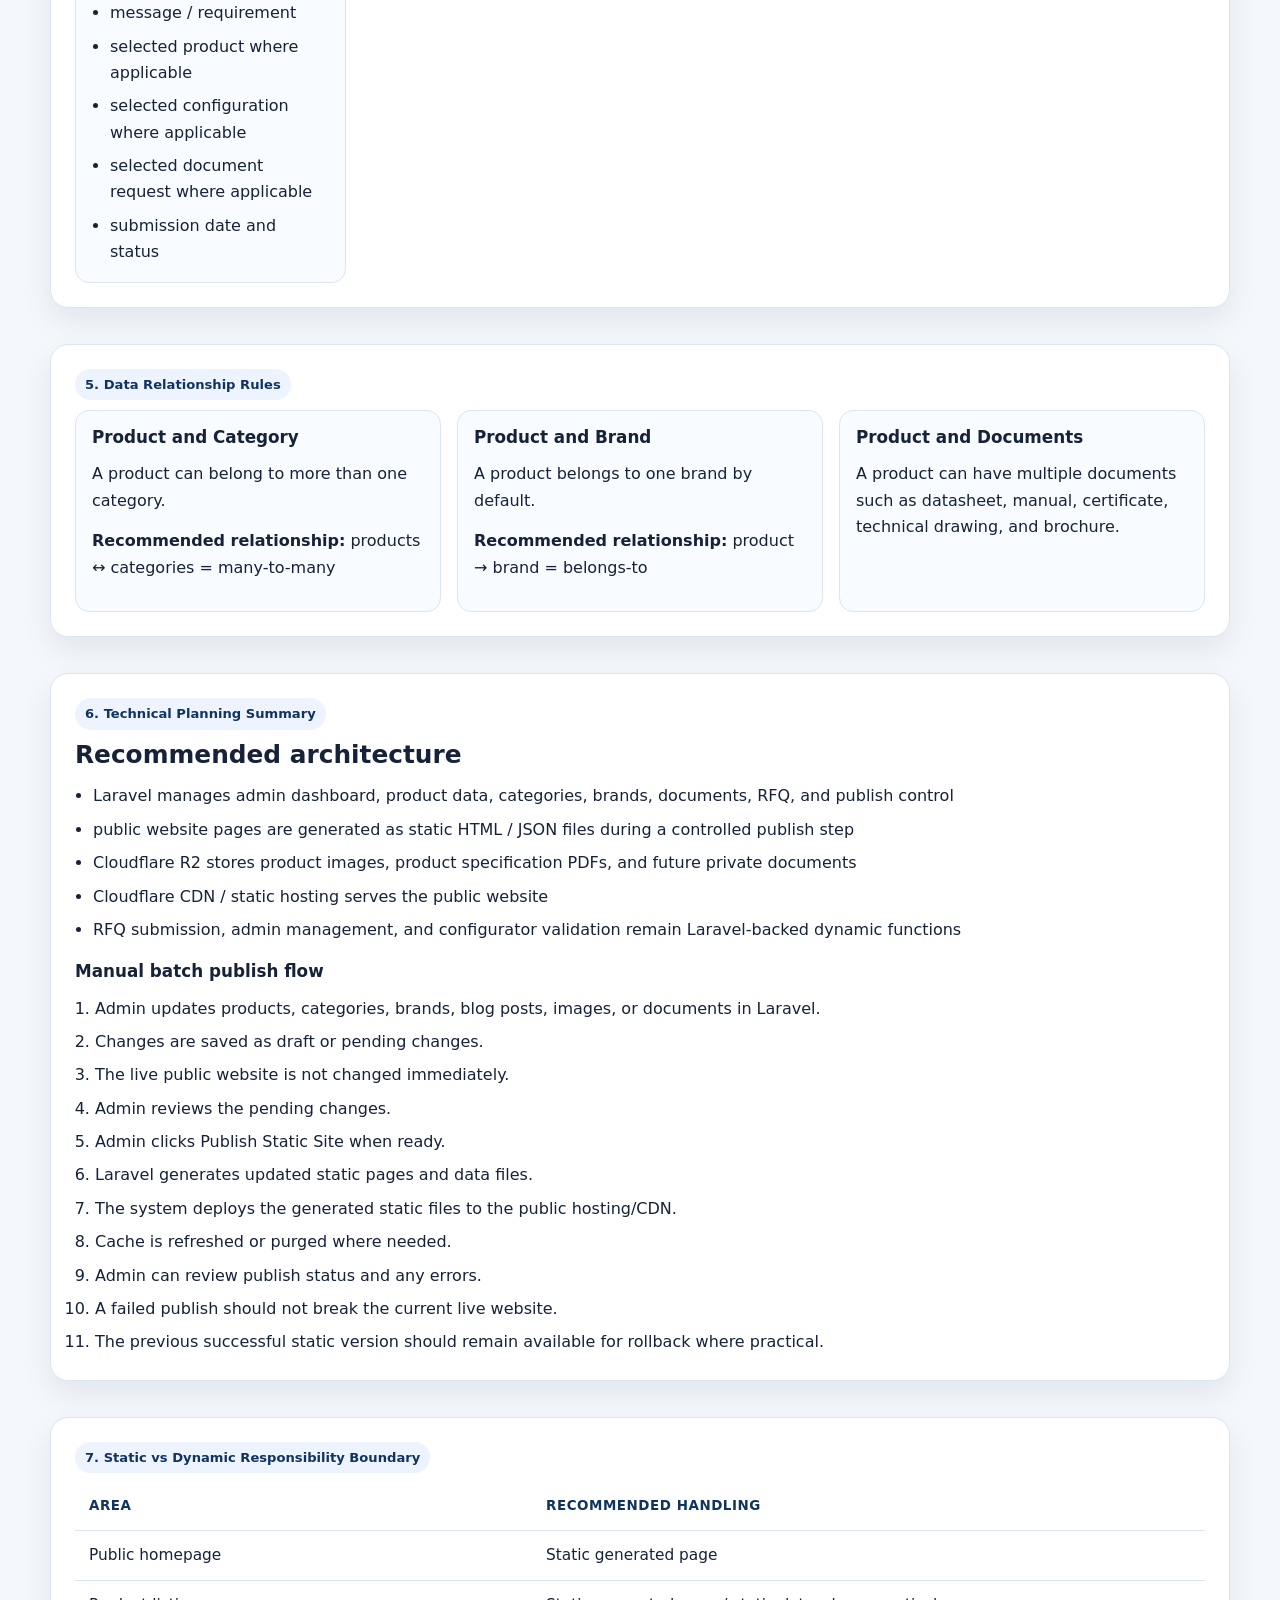
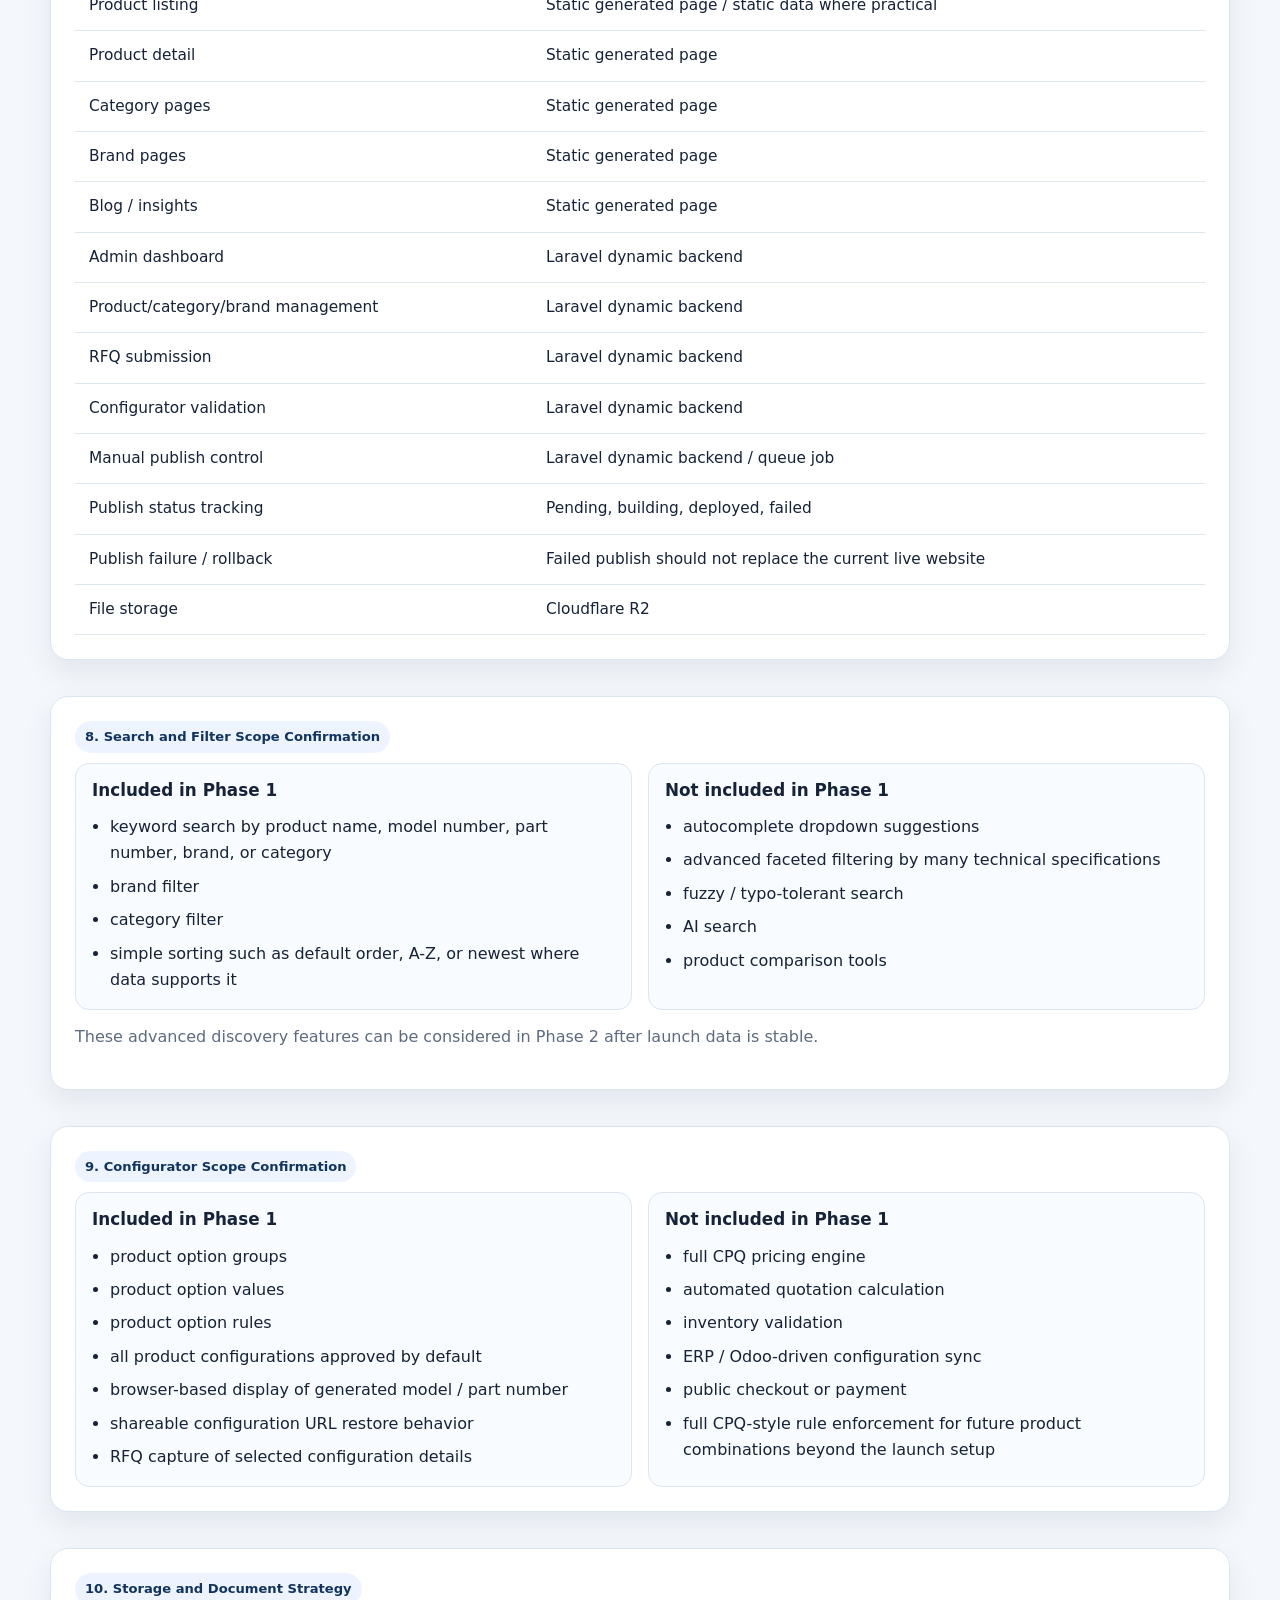
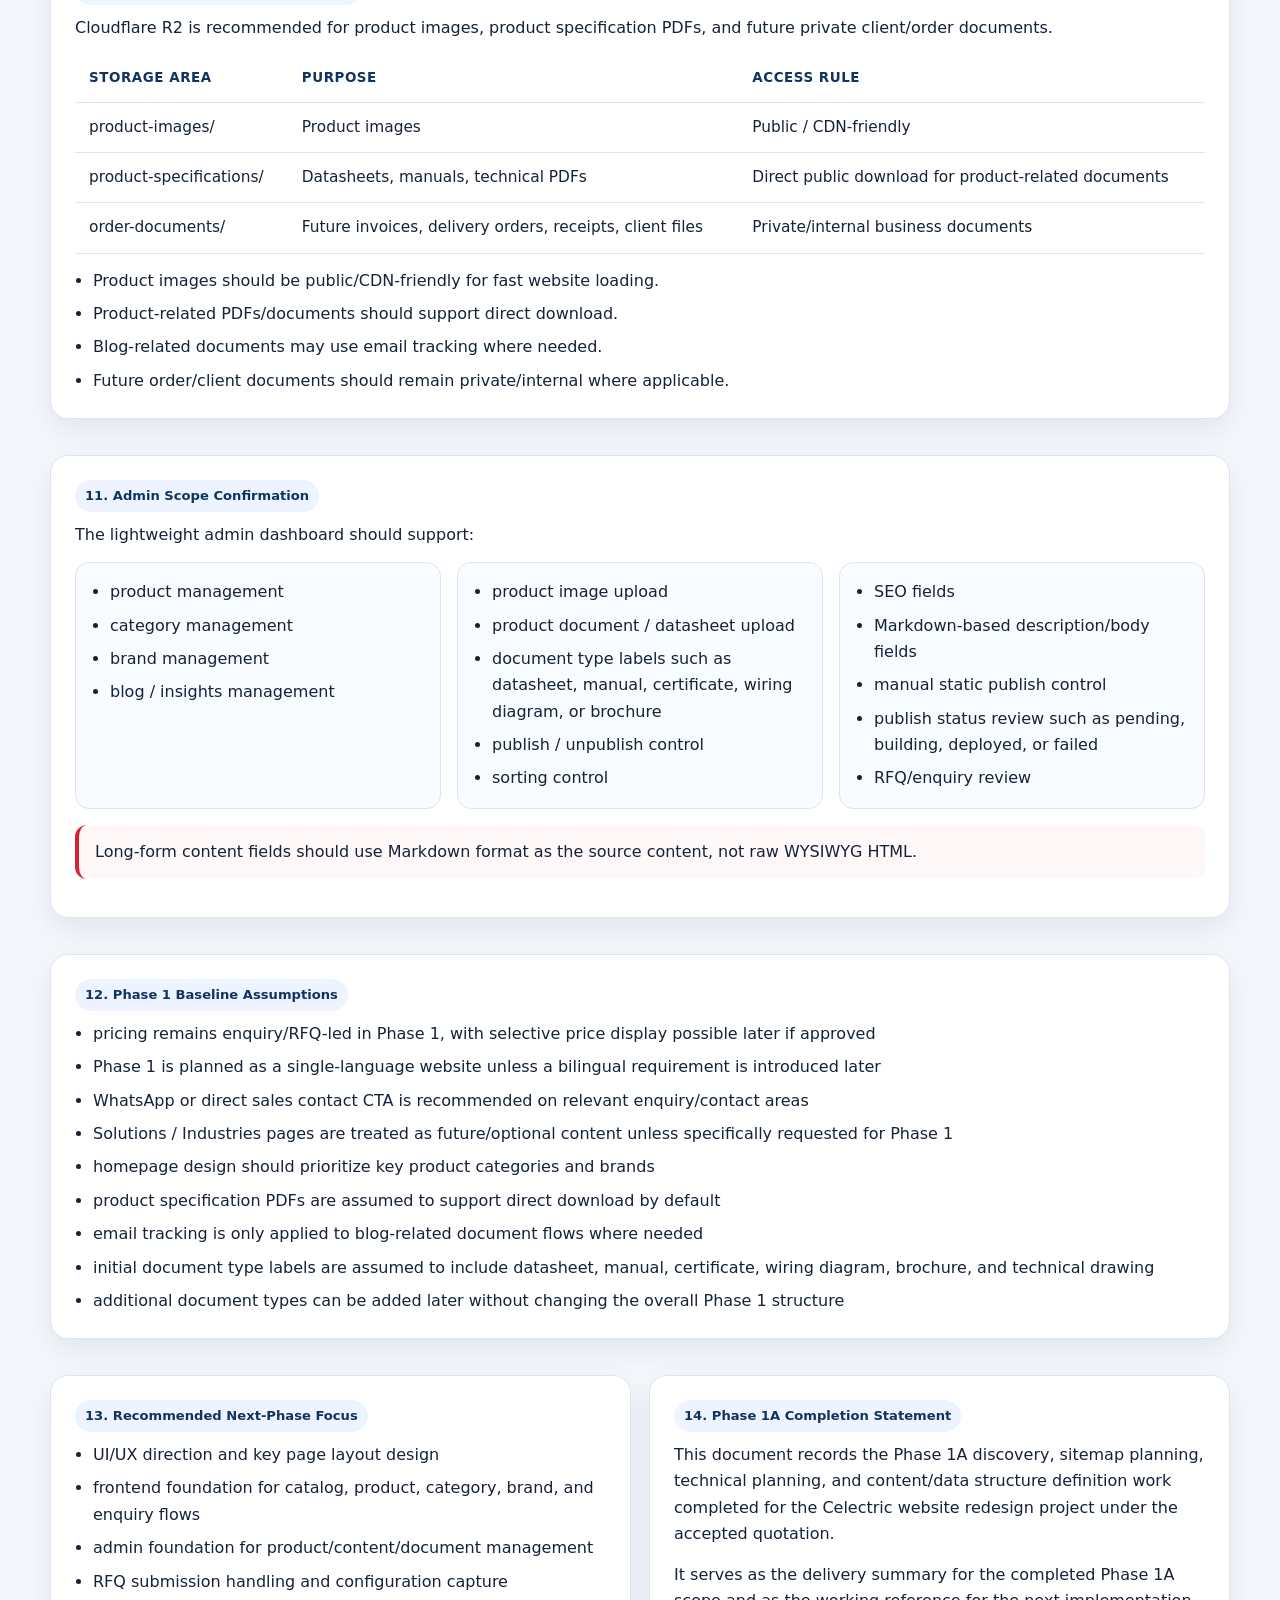
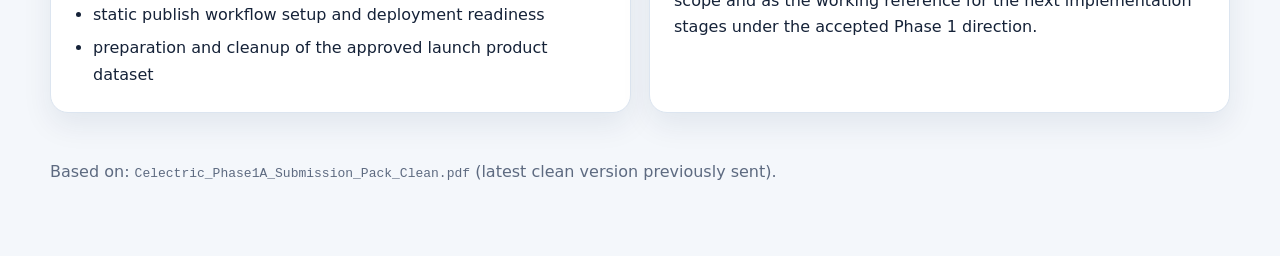
==== commit 0829a47f: "Update Phase 1A document download and configurator notes" ====
--- a/phase-1a-submission-clean.html
+++ b/phase-1a-submission-clean.html
@@ -407,9 +407,9 @@
                 <li>document title</li>
                 <li>file type / document type</li>
                 <li>related product, brand, or category where applicable</li>
-                <li>public, protected, or internal-only access rule</li>
-                <li>secure download link behavior where required</li>
-                <li>recommended secure link expiry window (24 to 72 hours where applicable)</li>
+                <li>public or internal-only access rule where applicable</li>
+                <li>direct download behavior for product-related documents</li>
+                <li>email tracking for blog-related documents where required</li>
                 <li>file storage path</li>
                 <li>publish status</li>
               </ul>
@@ -545,10 +545,9 @@
                 <li>product option groups</li>
                 <li>product option values</li>
                 <li>product option rules</li>
-                <li>approved product configurations</li>
+                <li>all product configurations approved by default</li>
                 <li>browser-based display of generated model / part number</li>
                 <li>shareable configuration URL restore behavior</li>
-                <li>backend validation before RFQ acceptance</li>
                 <li>RFQ capture of selected configuration details</li>
               </ul>
             </div>
@@ -560,7 +559,7 @@
                 <li>inventory validation</li>
                 <li>ERP / Odoo-driven configuration sync</li>
                 <li>public checkout or payment</li>
-                <li>full validation for all future product combinations not supplied in the approved launch dataset</li>
+                <li>full CPQ-style rule enforcement for future product combinations beyond the launch setup</li>
               </ul>
             </div>
           </div>
@@ -577,14 +576,15 @@
             <thead><tr><th>Storage Area</th><th>Purpose</th><th>Access Rule</th></tr></thead>
             <tbody>
               <tr><td>product-images/</td><td>Product images</td><td>Public / CDN-friendly</td></tr>
-              <tr><td>product-specifications/</td><td>Datasheets, manuals, technical PDFs</td><td>Public or protected depending on business rule</td></tr>
-              <tr><td>order-documents/</td><td>Future invoices, delivery orders, receipts, client files</td><td>Private with signed access links</td></tr>
+              <tr><td>product-specifications/</td><td>Datasheets, manuals, technical PDFs</td><td>Direct public download for product-related documents</td></tr>
+              <tr><td>order-documents/</td><td>Future invoices, delivery orders, receipts, client files</td><td>Private/internal business documents</td></tr>
             </tbody>
           </table>
           <ul style="margin-top:14px;">
             <li>Product images should be public/CDN-friendly for fast website loading.</li>
-            <li>Product specification PDFs should use protected download via email URL, with a 72-hour secure link expiry window.</li>
-            <li>Future order/client documents should be private and accessed using secure signed links.</li>
+            <li>Product-related PDFs/documents should support direct download.</li>
+            <li>Blog-related documents may use email tracking where needed.</li>
+            <li>Future order/client documents should remain private/internal where applicable.</li>
           </ul>
         </div>
       </section>
@@ -628,8 +628,8 @@
             <li>WhatsApp or direct sales contact CTA is recommended on relevant enquiry/contact areas</li>
             <li>Solutions / Industries pages are treated as future/optional content unless specifically requested for Phase 1</li>
             <li>homepage design should prioritize key product categories and brands</li>
-            <li>product specification PDFs are assumed to use protected download via email URL by default</li>
-            <li>secure download links are assumed to expire after 72 hours unless a different access rule is later preferred</li>
+            <li>product specification PDFs are assumed to support direct download by default</li>
+            <li>email tracking is only applied to blog-related document flows where needed</li>
             <li>initial document type labels are assumed to include datasheet, manual, certificate, wiring diagram, brochure, and technical drawing</li>
             <li>additional document types can be added later without changing the overall Phase 1 structure</li>
           </ul>
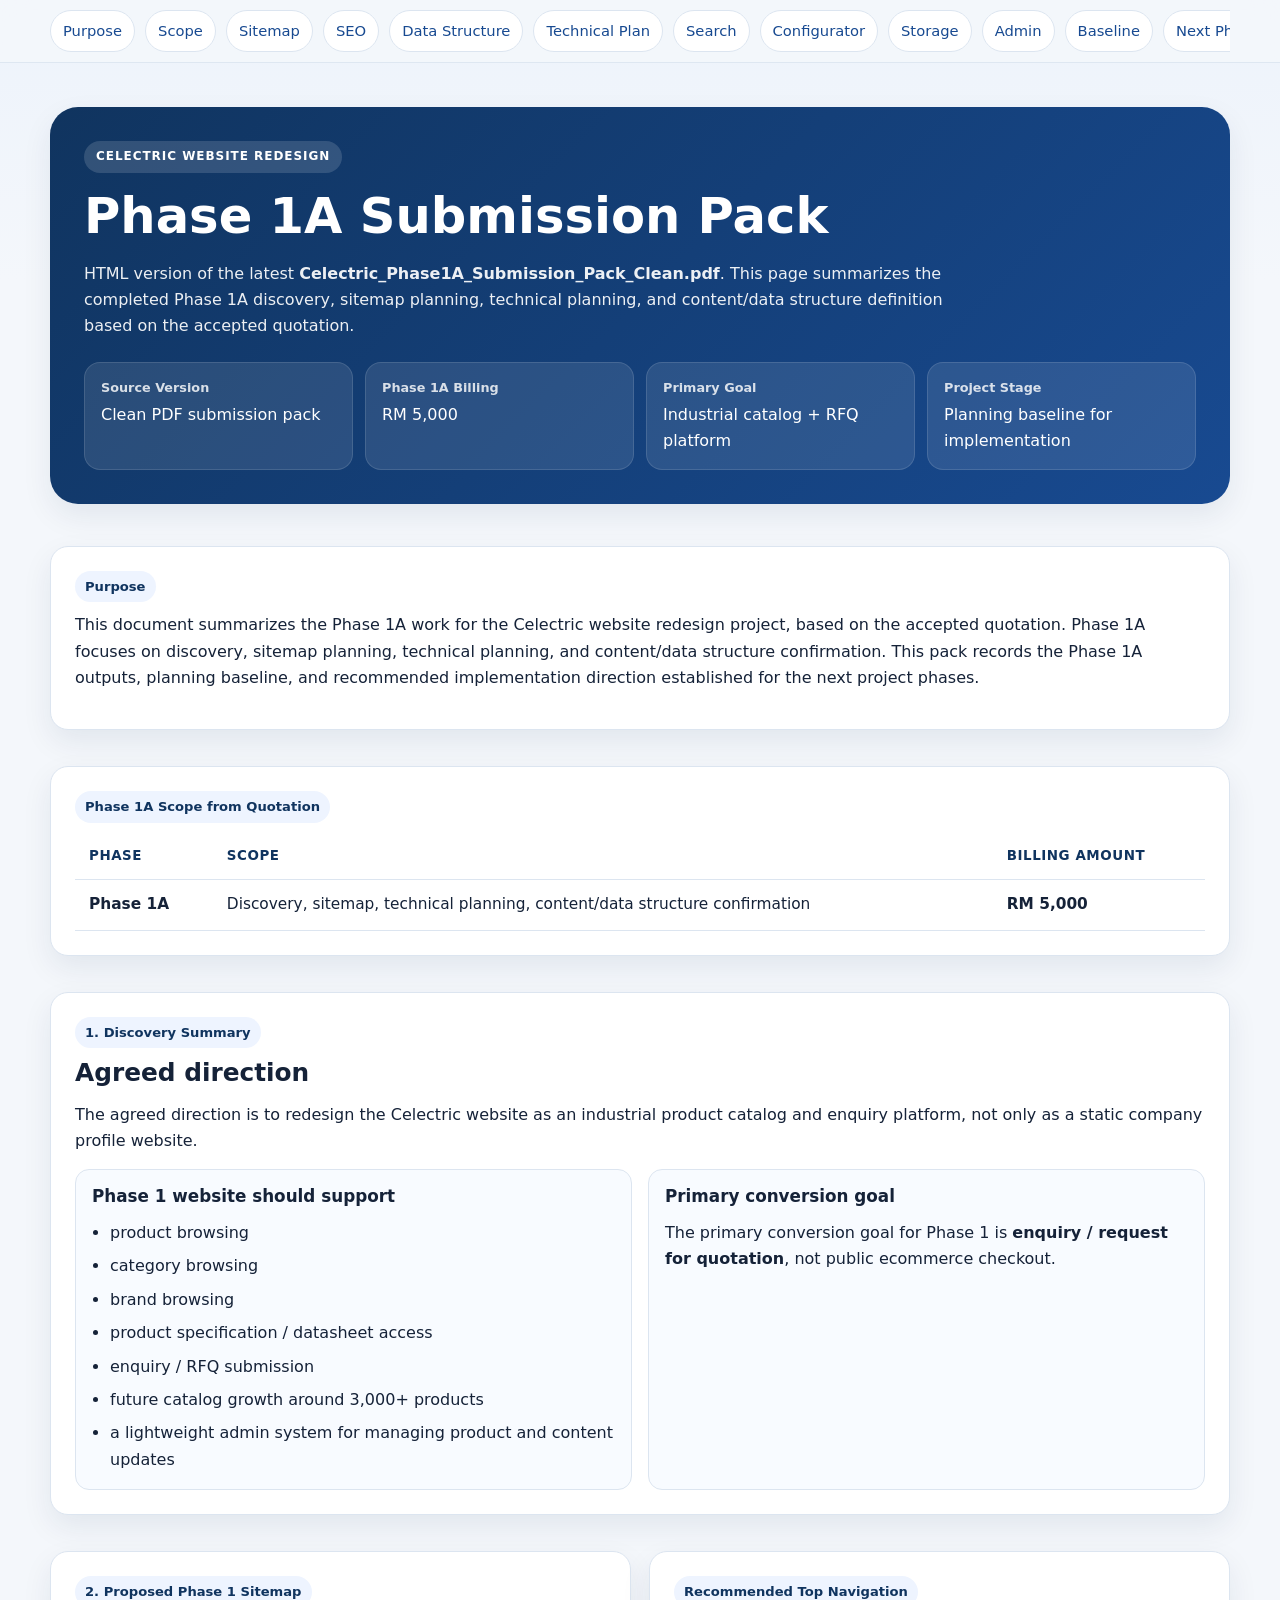
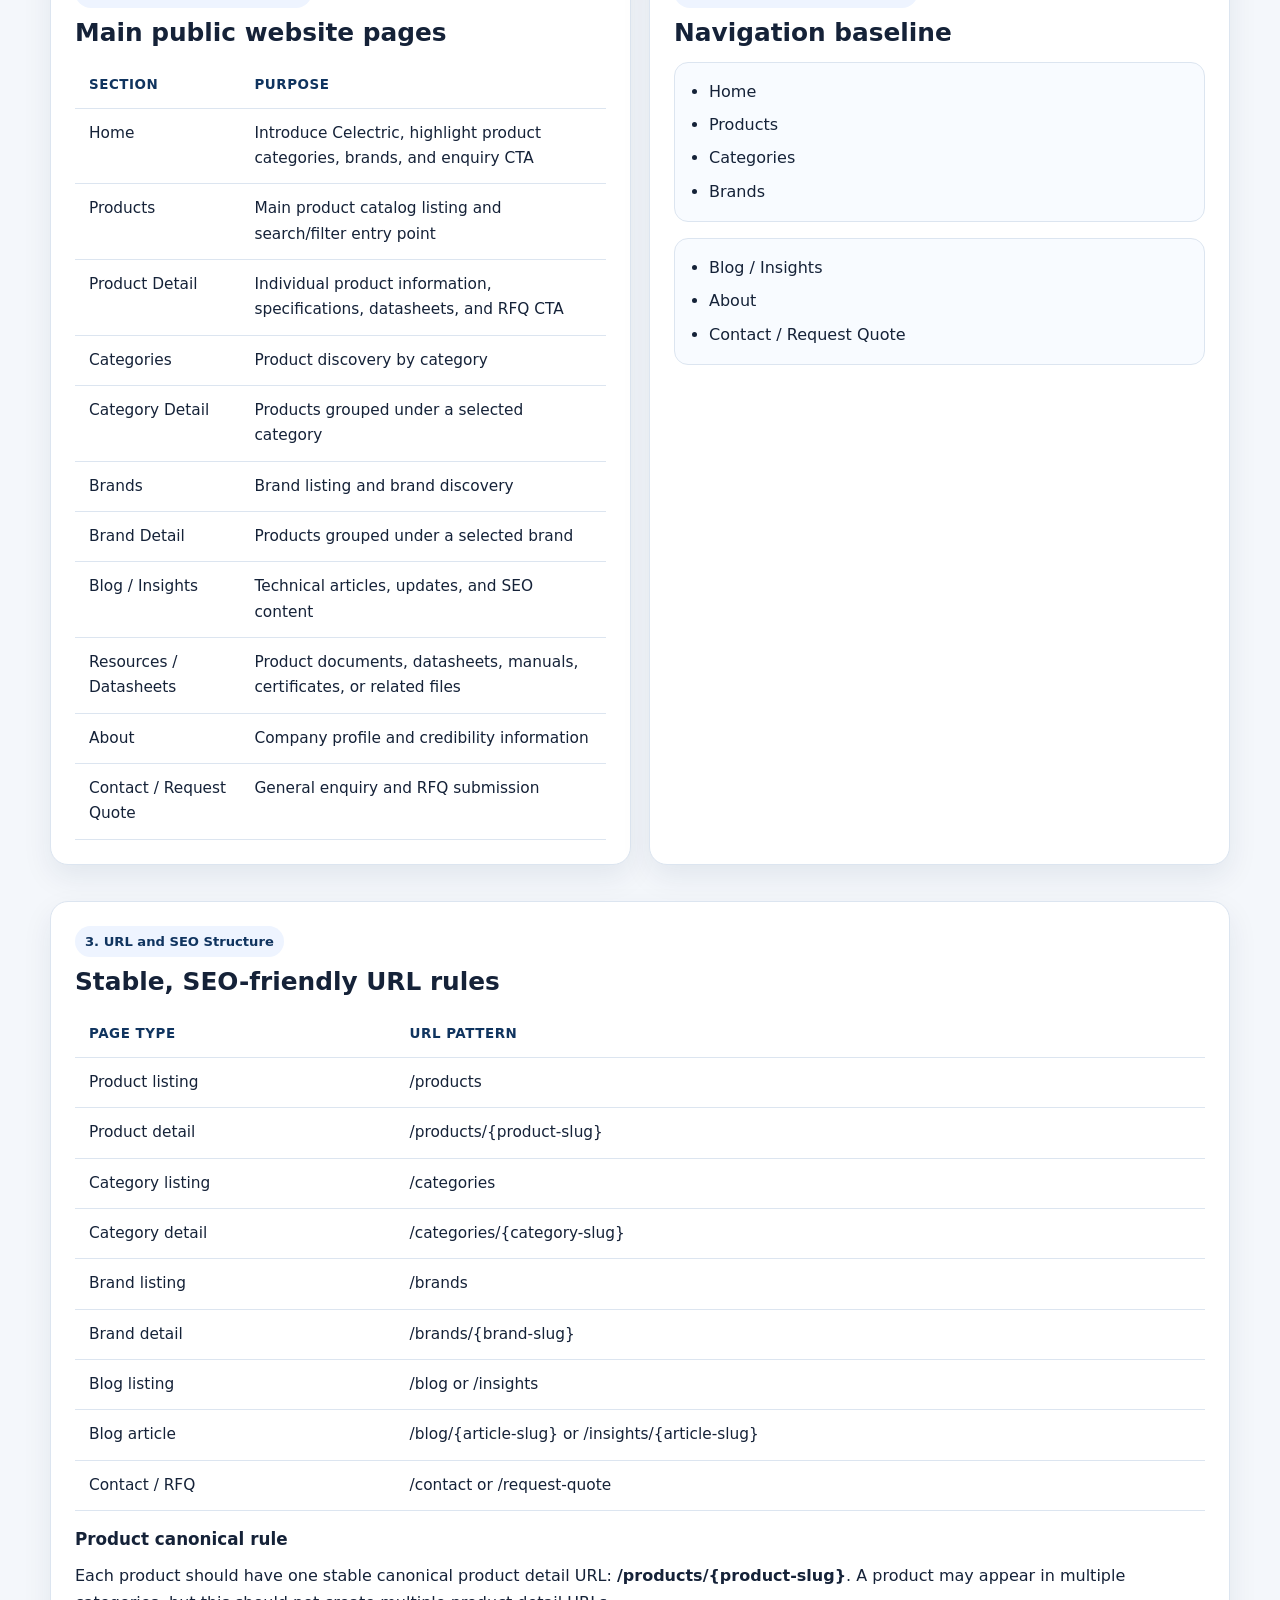
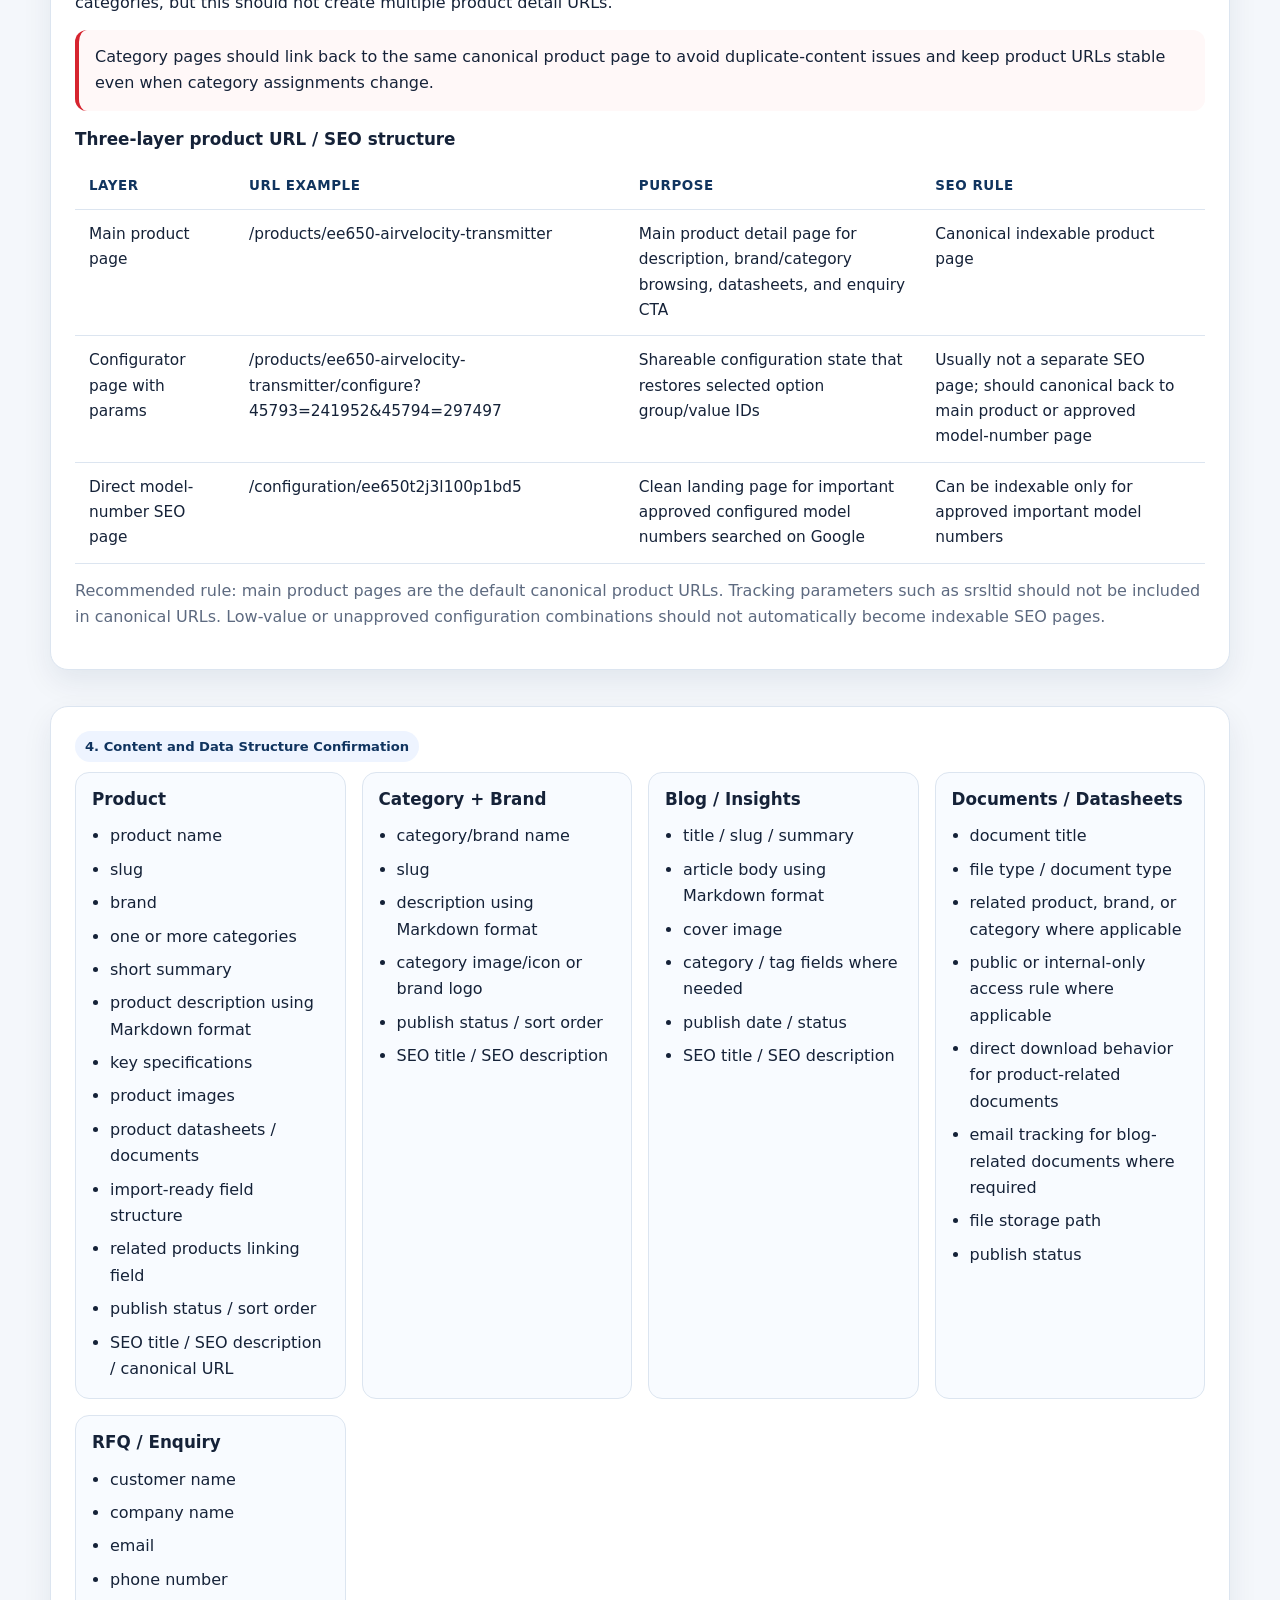
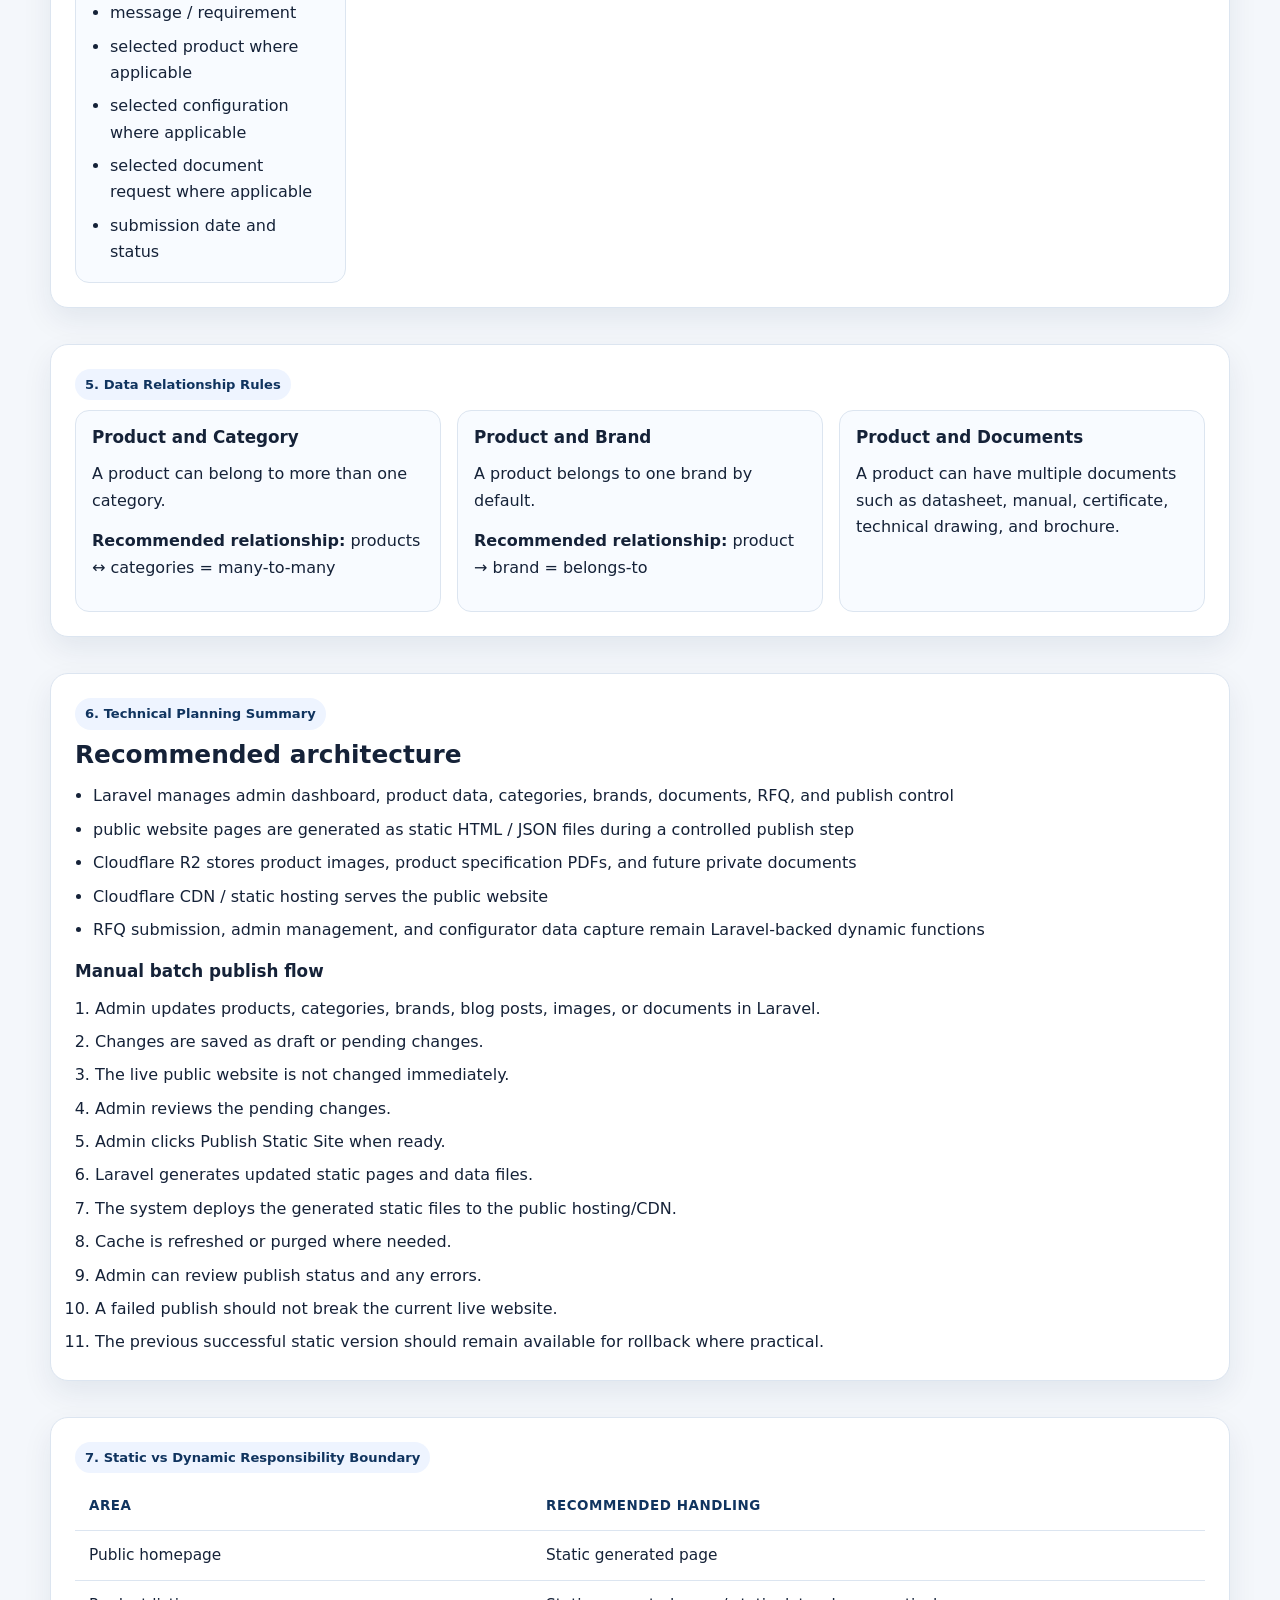
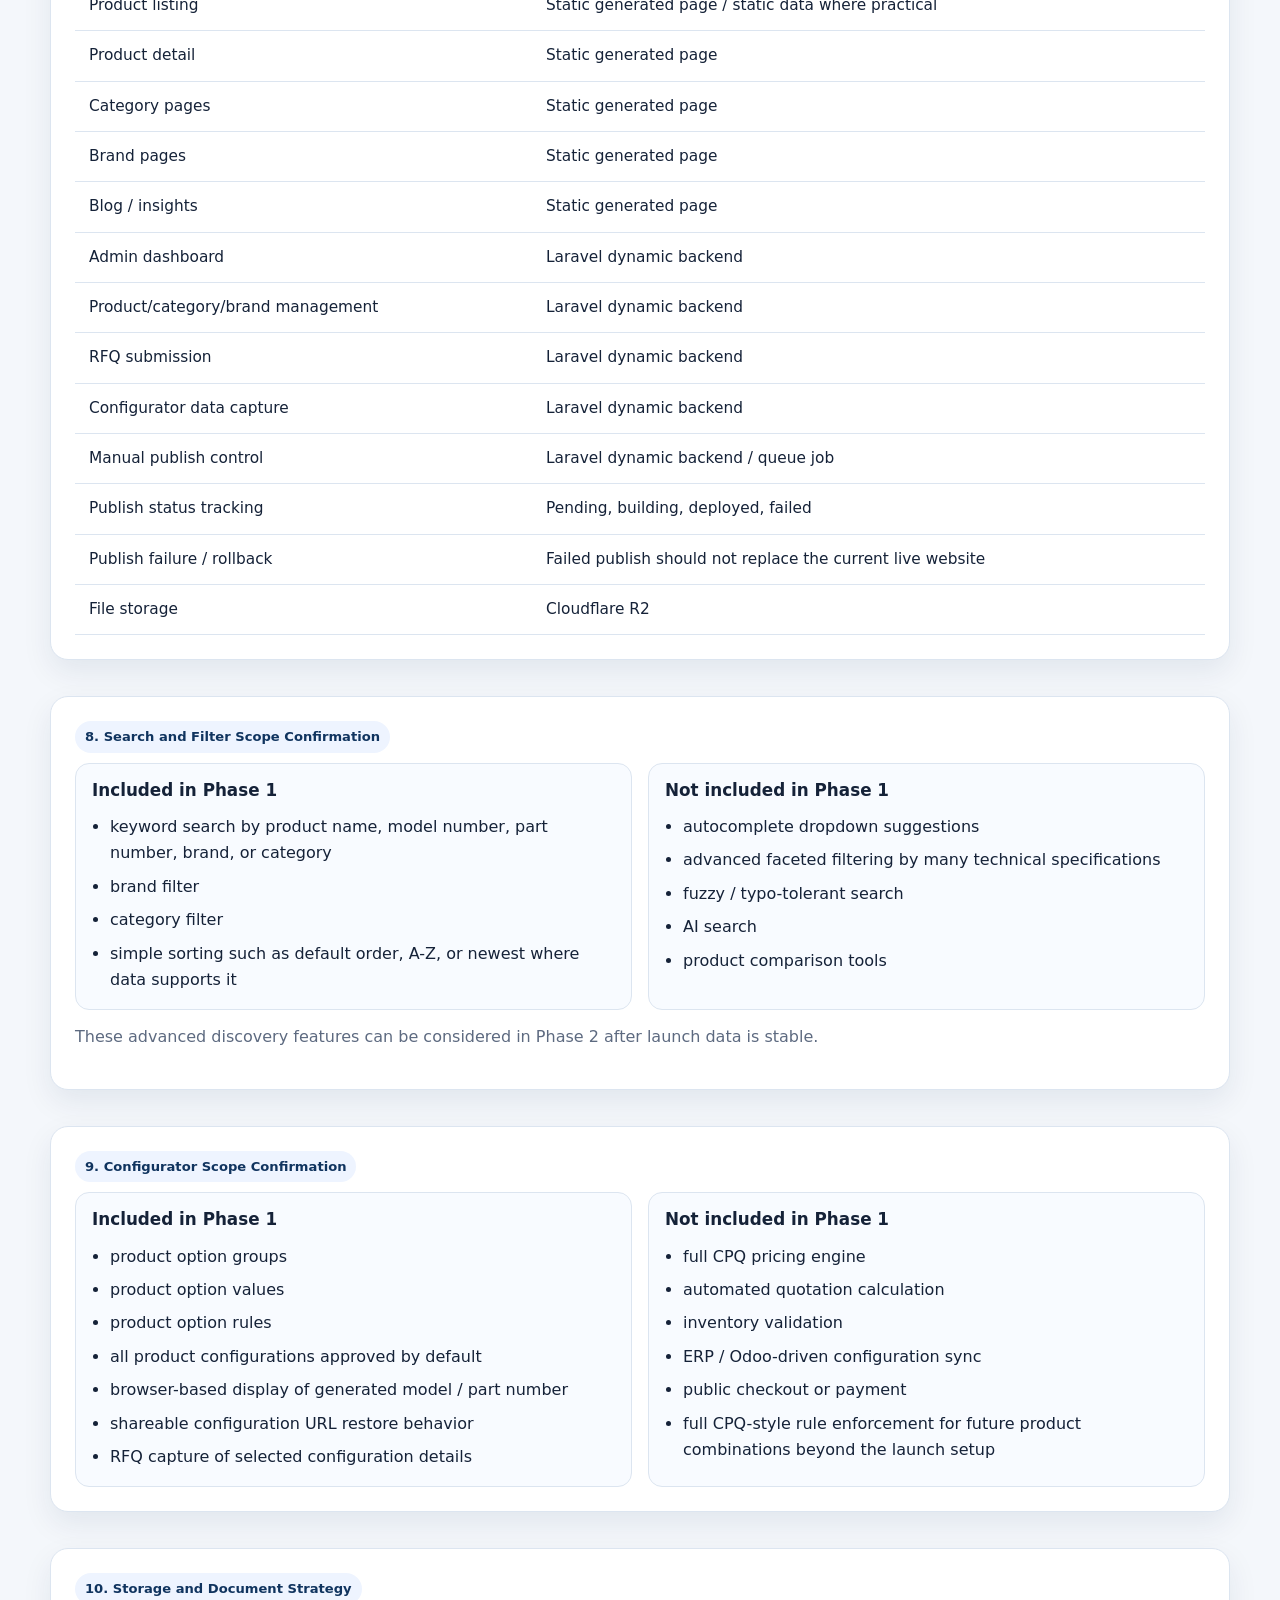
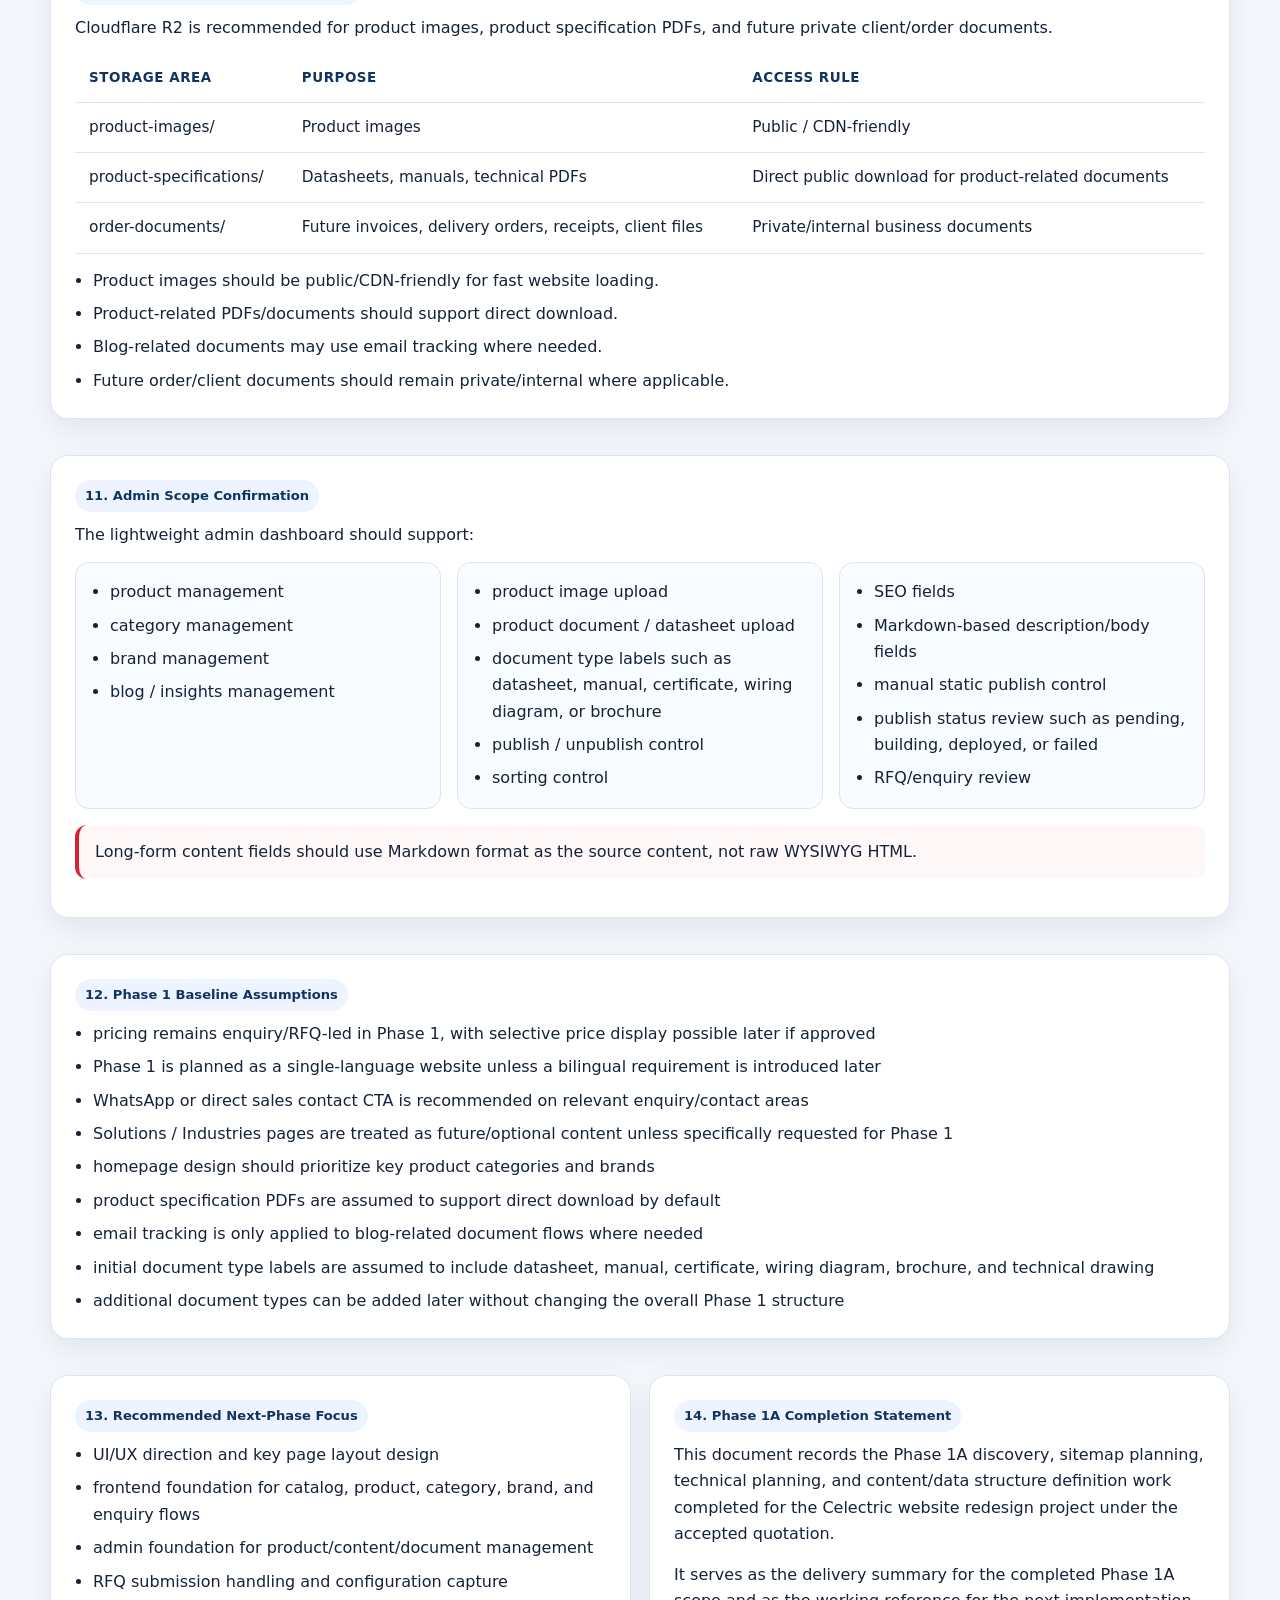
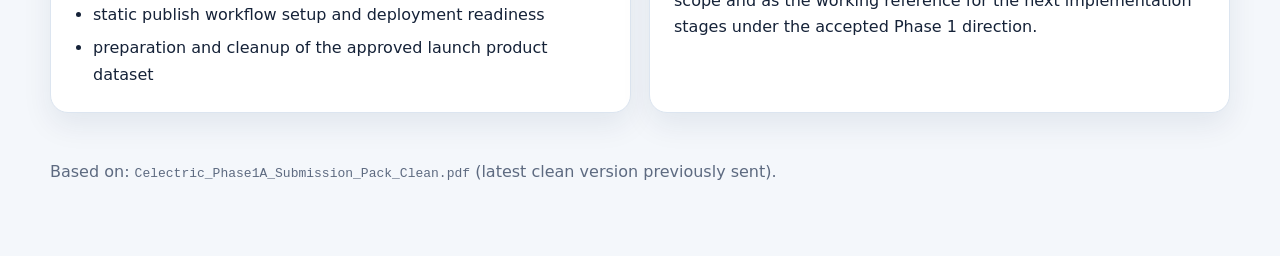
==== commit ff6988e9: "Remove configurator validation wording from Phase 1A clean page" ====
--- a/phase-1a-submission-clean.html
+++ b/phase-1a-submission-clean.html
@@ -463,7 +463,7 @@
             <li>public website pages are generated as static HTML / JSON files during a controlled publish step</li>
             <li>Cloudflare R2 stores product images, product specification PDFs, and future private documents</li>
             <li>Cloudflare CDN / static hosting serves the public website</li>
-            <li>RFQ submission, admin management, and configurator validation remain Laravel-backed dynamic functions</li>
+            <li>RFQ submission, admin management, and configurator data capture remain Laravel-backed dynamic functions</li>
           </ul>
           <h3 style="margin-top:18px;">Manual batch publish flow</h3>
           <ol style="padding-left:20px; margin:0;">
@@ -497,7 +497,7 @@
               <tr><td>Admin dashboard</td><td>Laravel dynamic backend</td></tr>
               <tr><td>Product/category/brand management</td><td>Laravel dynamic backend</td></tr>
               <tr><td>RFQ submission</td><td>Laravel dynamic backend</td></tr>
-              <tr><td>Configurator validation</td><td>Laravel dynamic backend</td></tr>
+              <tr><td>Configurator data capture</td><td>Laravel dynamic backend</td></tr>
               <tr><td>Manual publish control</td><td>Laravel dynamic backend / queue job</td></tr>
               <tr><td>Publish status tracking</td><td>Pending, building, deployed, failed</td></tr>
               <tr><td>Publish failure / rollback</td><td>Failed publish should not replace the current live website</td></tr>
